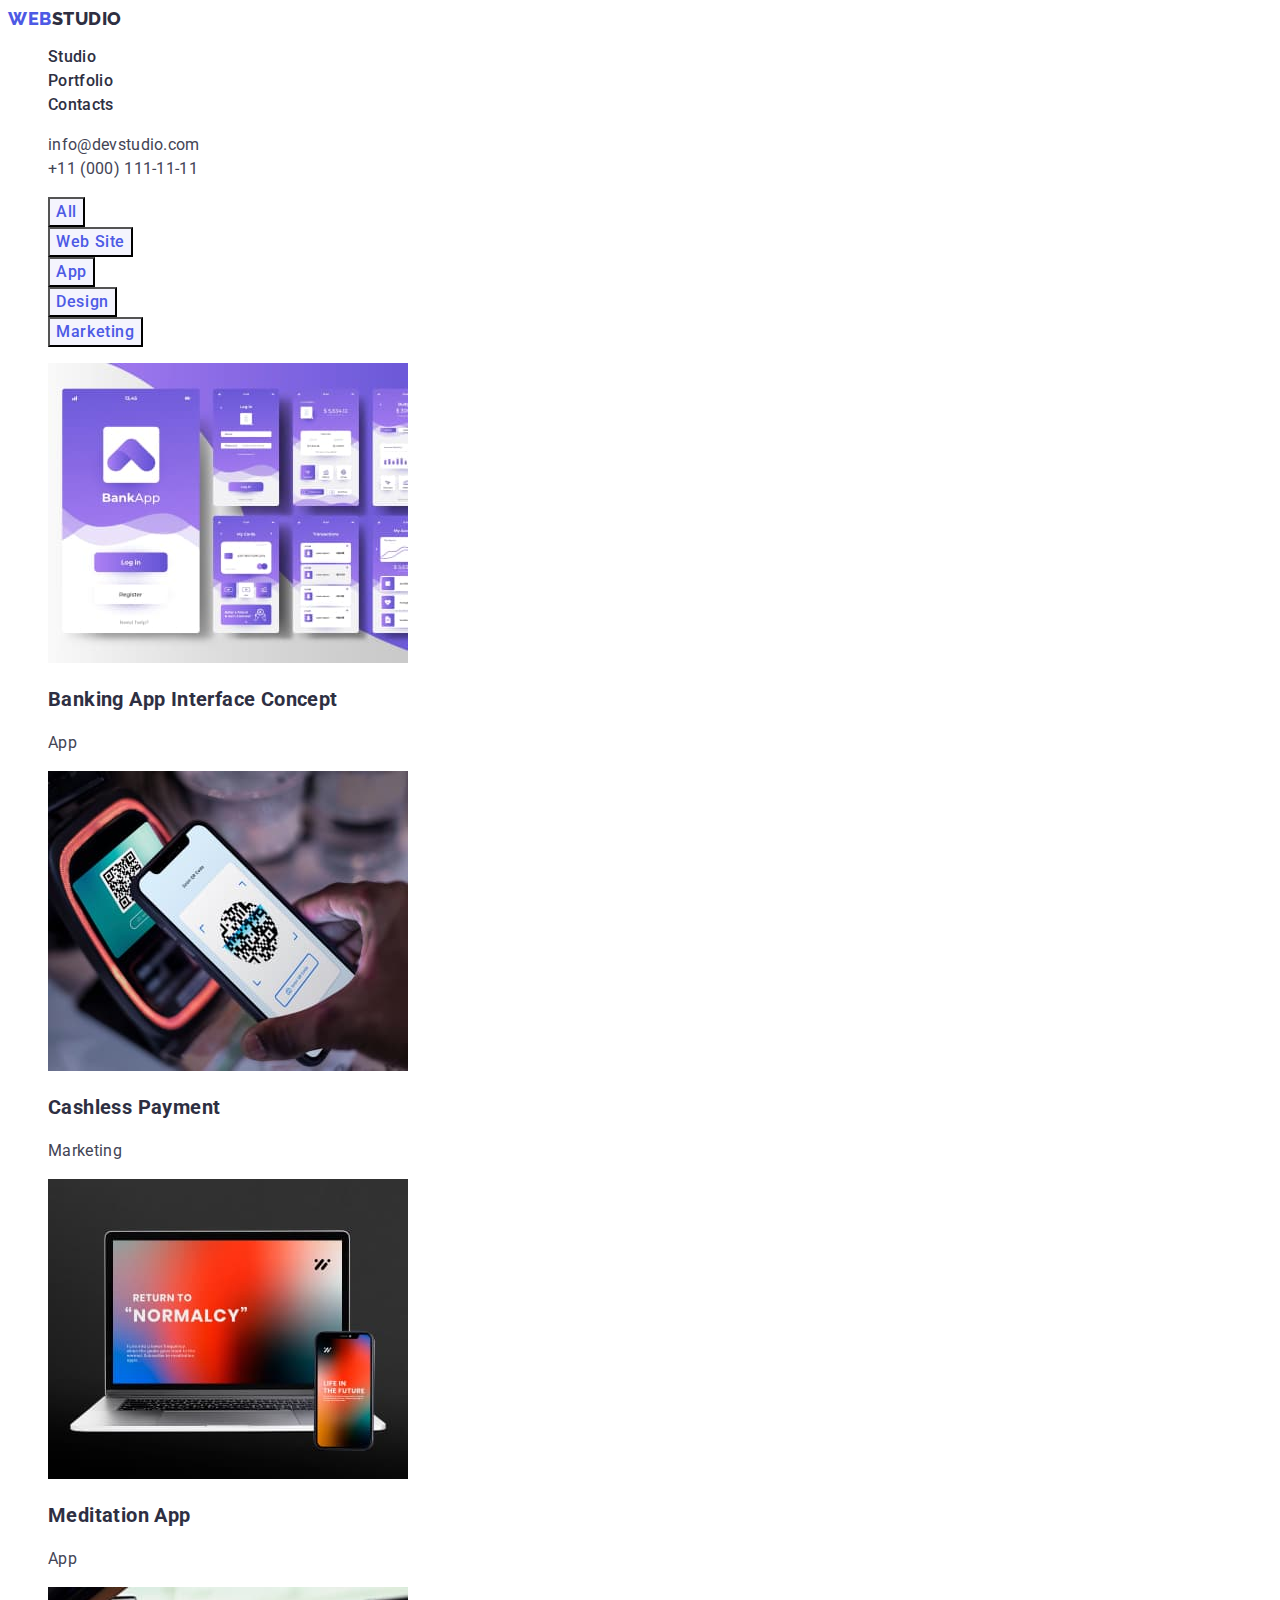
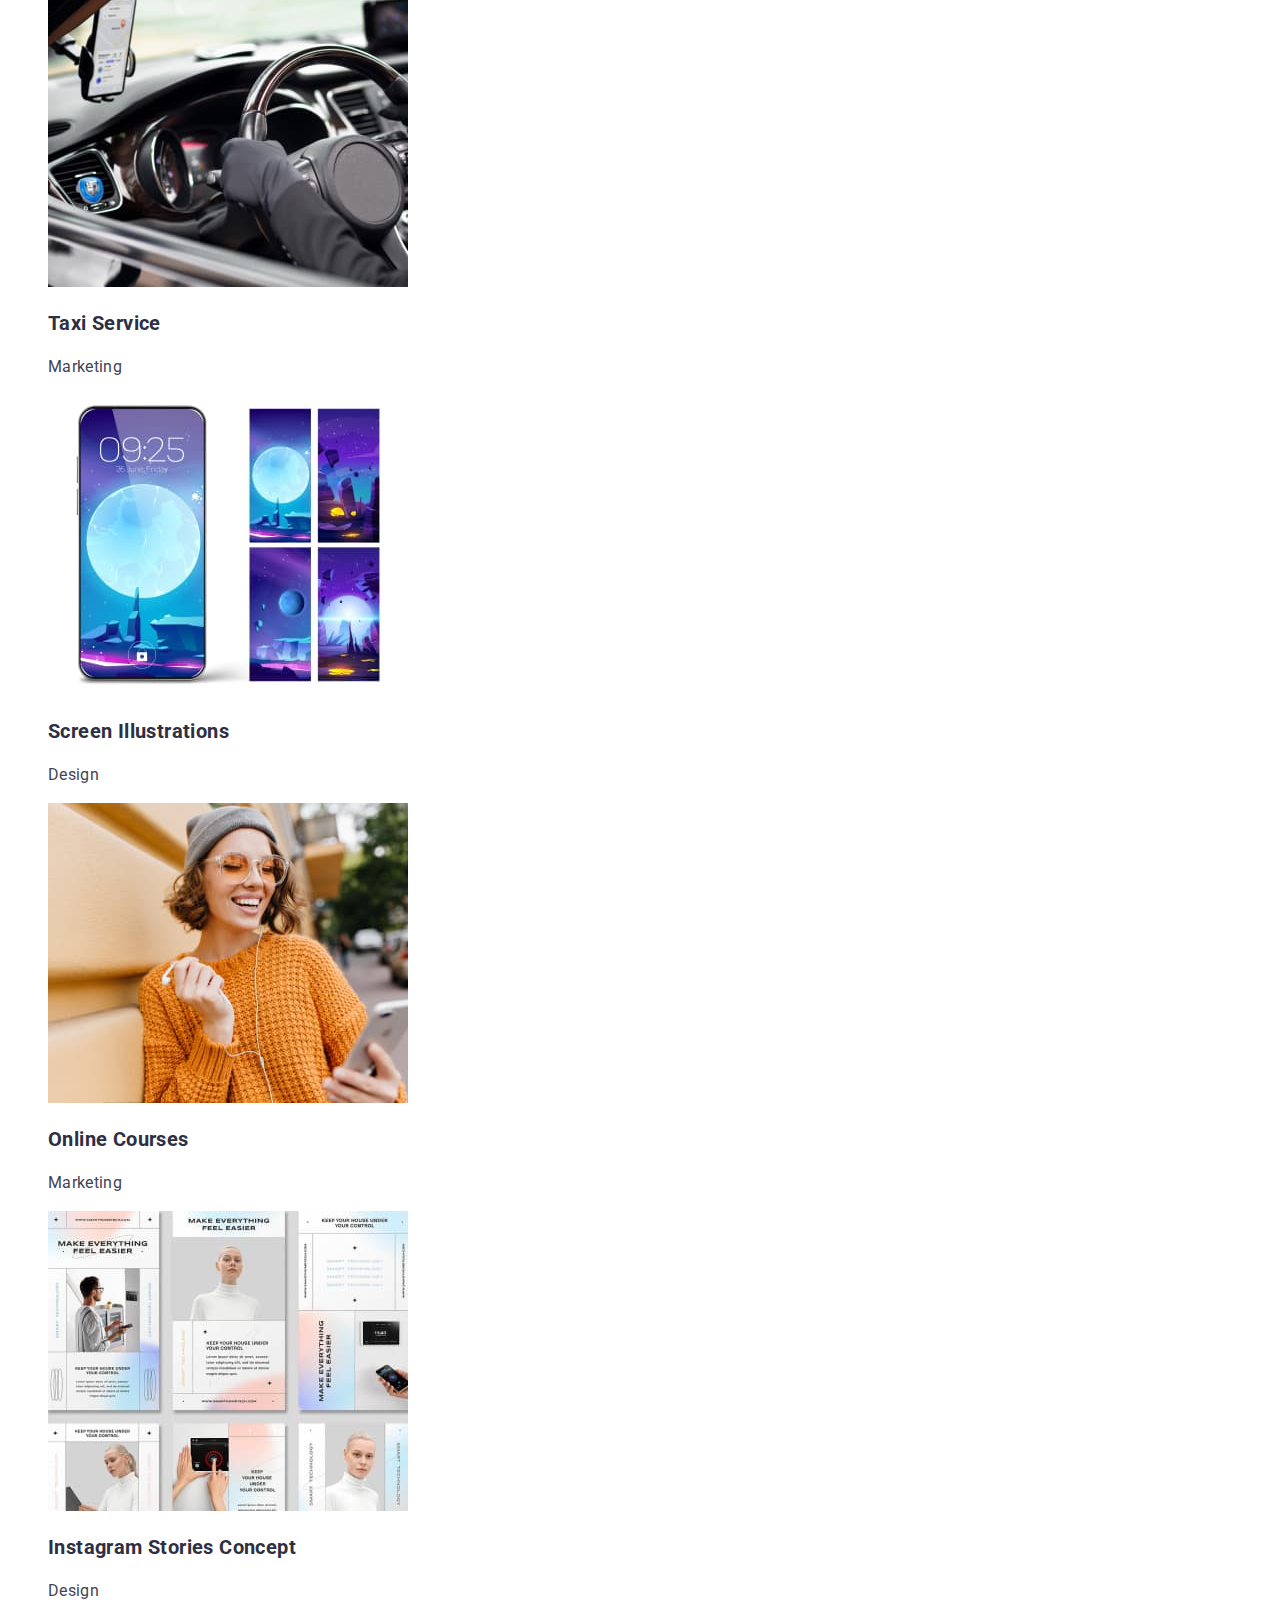
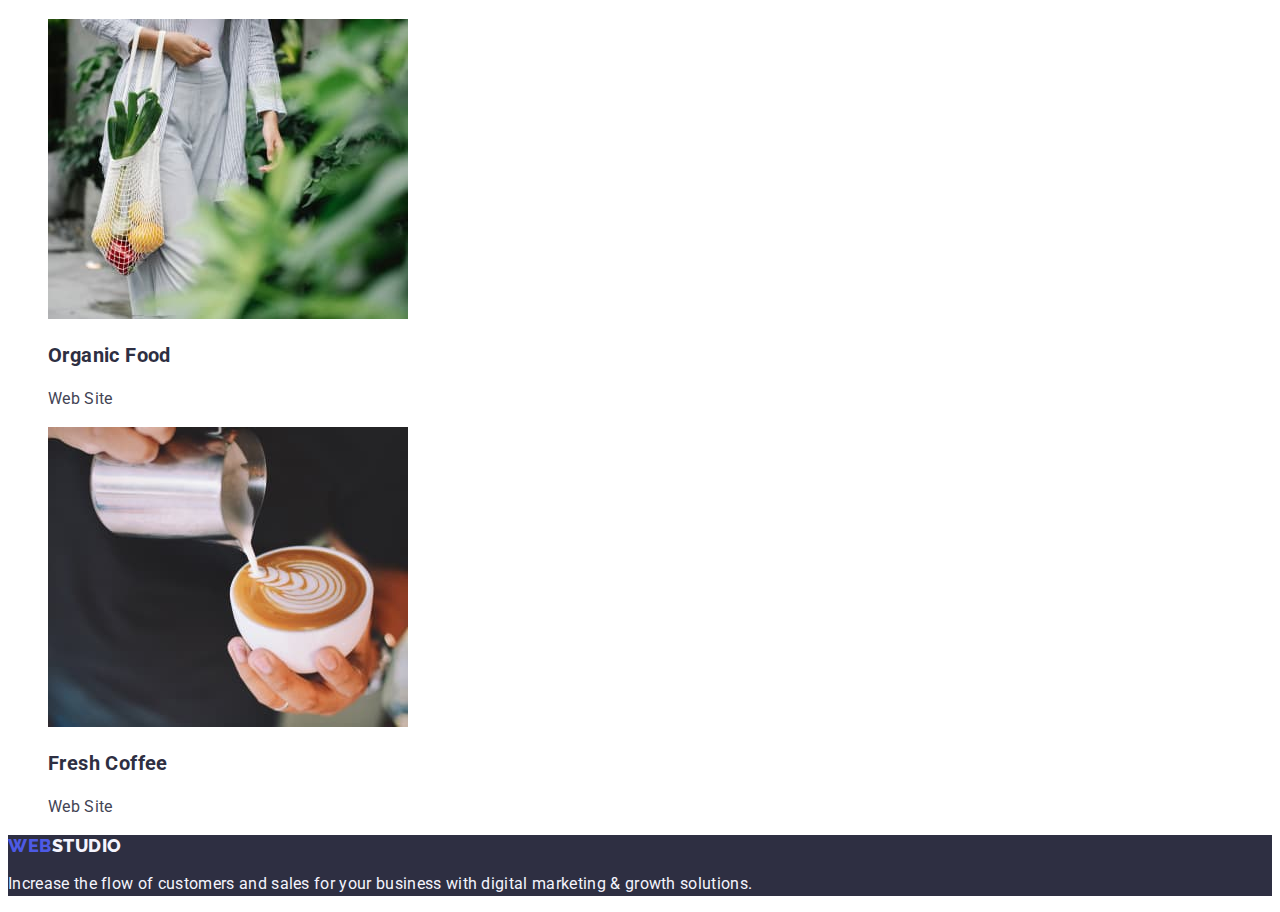
==== portfolio.html @ c7e5e0eb "btn-list-fix" ====
<!DOCTYPE html>
<html lang="en">
  <head>
    <meta charset="UTF-8" />
    <meta http-equiv="X-UA-Compatible" content="IE=edge" />
    <meta name="viewport" content="width=device-width, initial-scale=1.0" />
    <title>Portfolio</title>
    <link rel="preconnect" href="https://fonts.googleapis.com" />
    <link rel="preconnect" href="https://fonts.gstatic.com" crossorigin />
    <link
      href="https://fonts.googleapis.com/css2?family=Raleway:wght@800&family=Roboto:wght@400;500;700;900&family=Tangerine:wght@700&display=swap"
      rel="stylesheet"
    />
    <link rel="preconnect" href="https://fonts.googleapis.com" />
    <link rel="preconnect" href="https://fonts.gstatic.com" crossorigin />
    <link
      href="https://fonts.googleapis.com/css2?family=Raleway:wght@800&family=Roboto:wght@400;500&family=Tangerine:wght@700&display=swap"
      rel="stylesheet"
    />
    <link rel="stylesheet" href="./css/styles.css" />
  </head>
  <body>
    <header class="header">
      <nav class="header-navigation">
        <a href="./index.html" class="header-logo link"
          >Web<span class="header-logo-accent">Studio</span></a
        >
        <ul class="header-menu list">
          <li class="header-item">
            <a class="header-menu-link link" href="./index.html">Studio</a>
          </li>
          <li class="header-item">
            <a class="header-menu-link link" href="./portfolio.html">Portfolio</a>
          </li>
          <li class="header-item">
            <a class="header-menu-link link" href="">Contacts</a>
          </li>
        </ul>
      </nav>
      <address class="header-address">
        <ul class="header-address-list list">
          <li class="address-item">
            <a class="header-address-link link" href="mailto:info@devstudio.com"
              >info@devstudio.com</a
            >
          </li>
          <li class="address-item">
            <a class="header-address-link link" href="tel:+110001111111"
              >+11 (000) 111-11-11</a
            >
          </li>
        </ul>
      </address>
    </header>
    <main class="main">
      <section class="section">
        <h1 hidden>Hidden Title</h1>
        <ul class="buttons-list list">
          <li class="buttons-item">
            <button type="button" class="buttons-main">All</button>
          </li>
          <li class="buttons-item">
            <button type="button" class="buttons-main">Web Site</button>
          </li>
          <li class="buttons-item">
            <button type="button" class="buttons-main">App</button>
          </li>
          <li class="buttons-item">
            <button type="button" class="buttons-main">Design</button>
          </li>
          <li class="buttons-item">
            <button type="button" class="buttons-main">Marketing</button>
          </li>
        </ul>
        <ul class="second-list list">
            <li class="ss-list-item">
                <img src="./images/bank-app.jpg" alt="interface-app" width="360" height="300" class="second-section-img">
                    <h3 class="section-title">Banking App Interface Concept</h3>
                    <p class="section-text">App</p>
                </img>
            </li>
            <li>
                <img src="./images/cashless-payment.jpg" alt="payment-phone" width="360" height="300" class="second-section-img">
                    <h3 class="section-title">Cashless Payment</h3>
                    <p class="section-text">Marketing</p>
                </img>
            </li>
            <li>
                <img src="./images/meditation-app.jpg" alt="laptop-and-phone" width="360" height="300" class="second-section-img">
                    <h3 class="section-title">Meditation App</h3>
                    <p class="section-text">App</p>
                </img>
            </li>
            <li>
                <img src="./images/taxi-service-app.jpg" alt="cars-interier" width="360" height="300" class="second-section-img">
                    <h3 class="section-title">Taxi Service</h3>
                    <p class="section-text">Marketing</p>
                </img>
            </li>
            <li>
                <img src="./images/screen-illustrations.jpg" alt="screen-app" width="360" height="300" class="second-section-img">
                    <h3 class="section-title">Screen Illustrations</h3>
                    <p class="section-text">Design</p>
                </img>
            </li>
            <li>
                <img src="./images/online-courses.jpg" alt="girl-with-phone" width="360" height="300" class="second-section-img">
                    <h3 class="section-title">Online Courses</h3>
                    <p class="section-text">Marketing</p>
                </img>
            </li>
            <li>
                <img src="./images/instagram-stories-concept.jpg" alt="stories-app" width="360" height="300" class="second-section-img">
                    <h3 class="section-title">Instagram Stories Concept</h3>
                    <p class="section-text">Design</p>
                </img>
            </li>
            <li>
                <img src="./images/organic-food.jpg" alt="food-in-bag" width="360" height="300" class="second-section-img">
                    <h3 class="section-title">Organic Food</h3>
                    <p class="section-text">Web Site</p>
                </img>
            </li>
            <li>
                <img src="./images/fresh-coffee.jpg" alt="cup-of-coffee" width="360" height="300" class="second-section-img">
                    <h3 class="section-title">Fresh Coffee</h3>
                    <p class="section-text">Web Site</p>
                </img>
            </li>
        </ul>
      </section>
    </main>
    <footer class="footer">
        <a href="./index.html" class="header-logo-footer link"
        >Web<span class="footer-logo-accent">Studio</span></a
      >
        <p class="footer-text">Increase the flow of customers and sales for your business with digital marketing & growth solutions.</p>
    </footer>
  </body>
</html>
---- css/styles.css ----
:root {
}

body {
  font-family: "Roboto", sans-serif;
  font-weight: 500;
  color: #434455;
  background-color: #ffffff;
}

.link {
  text-decoration: none;
}

.list {
  list-style-type: none;
}

/*?----------------Header--------------*/

.header {
  background-color: #fff;
}

.header-logo {
  font-family: "Raleway", sans-serif;
  color: #4d5ae5;
  font-size: 18px;
  font-weight: 800;
  line-height: 1.17;
  letter-spacing: 0.03em;
  text-transform: uppercase;
}

.header-logo-accent {
  color: #2e2f42;
}

.header-menu-link {
  color: #2e2f42;
  font-size: 16px;
  line-height: 1.5;
  letter-spacing: 0.02em;
}

.header-menu-link:hover,
.header-menu-link:focus {
  color: #404bbf;
}

.header-address {
  font-style: normal;
  color: #434455;
}

.header-address-list {
  color: #434455;
  font-size: 16px;
  font-family: Roboto;
  list-style: none;
  font-weight: 400;
  line-height: 1.5;
  letter-spacing: 0.02em;
}

.header-address-link {
  color: #434455;
}

.header-address-link:hover,
.header-address-link:focus {
  color: #404bbf;
}

/*?---------------Main----------------*/

.main {
  background-color: #fff;
}

.main-page-fs {
  background-color: #2e2f42;
}

.main-page-title {
  color: #fff;
  text-align: center;
  font-size: 56px;
  font-weight: 700;
  line-height: 1.07;
  letter-spacing: 0.02em;
}

.btn-main-page {
  color: #fff;
  font-size: 16px;
  font-family: "Roboto", sans-serif;
  font-weight: 500;
  line-height: 1.5;
  letter-spacing: 0.04em;
  background: #4d5ae5;
  cursor: pointer;
}

.btn-main-page:hover,
.btn-main-page:focus {
  background-color: #404bbf;
}

.buttons-main {
  color: #4d5ae5;
  text-align: center;
  font-family: "Roboto", sans-serif;
  font-size: 16px;
  font-weight: 500;
  line-height: 1.5;
  letter-spacing: 0.04em;
  background-color: #f4f4fd;
  cursor: pointer;
}

.buttons-main:hover,
.buttons-main:focus {
  color: #ffffff;
  background-color: #404bbf;
}

.section-title {
  color: #2e2f42;
  font-size: 20px;
  line-height: 1.2;
  letter-spacing: 0.02em;
}

.section-text {
  color: #434455;
  font-size: 16px;
  font-weight: 400;
  line-height: 1.5;
  letter-spacing: 0.02em;
}

/*?-----------Second Section-----------*/

.main-page-ss {
  background: #fff;
}

.mpss-title {
  color: #2e2f42;
  font-size: 20px;
  font-weight: 500;
  line-height: 1.2;
  letter-spacing: 0.02em;
}

.mpss-text {
  color: #434455;
  font-size: 16px;
  font-weight: 400;
  line-height: 1.5;
  letter-spacing: 0.02em;
}

/*?----------Third Section-----------*/

.third-section-title {
  color: #2e2f42;
  text-align: center;
  font-size: 36px;
  font-weight: 700;
  line-height: 1.11;
  letter-spacing: 0.02em;
  text-transform: capitalize;
}

/*?---------Fourth Section-------------*/

.fourth-section {
  background-color: #f4f4fd;
}

.fourth-section-title {
  color: #2e2f42;
  font-size: 36px;
  text-align: center;
  font-weight: 700;
  line-height: 1.11;
  letter-spacing: 0.02em;
  text-transform: capitalize;
}

.fourth-section-title-list {
  color: #2e2f42;
  font-size: 20px;
  text-align: center;
  font-weight: 500;
  line-height: 1.2;
  letter-spacing: 0.02em;
}

.personal-list {
  background-color: #ffffff;
}

.fourth-section-text {
  color: #434455;
  font-size: 16px;
  font-style: normal;
  font-weight: 400;
  line-height: 1.5;
  letter-spacing: 0.02em;
}

/*?--------------Footer---------------*/

.footer {
  background-color: #2e2f42;
}

.footer-text {
  color: #f4f4fd;
  font-size: 16px;
  font-weight: 400;
  line-height: 1.5;
  letter-spacing: 0.02em;
}

.header-logo-footer {
  font-family: "Raleway", sans-serif;
  color: #4d5ae5;
  font-size: 18px;
  font-weight: 800;
  line-height: 1.17;
  letter-spacing: 0.03em;
  text-transform: uppercase;
}

.footer-logo-accent {
  color: #f4f4fd;
}
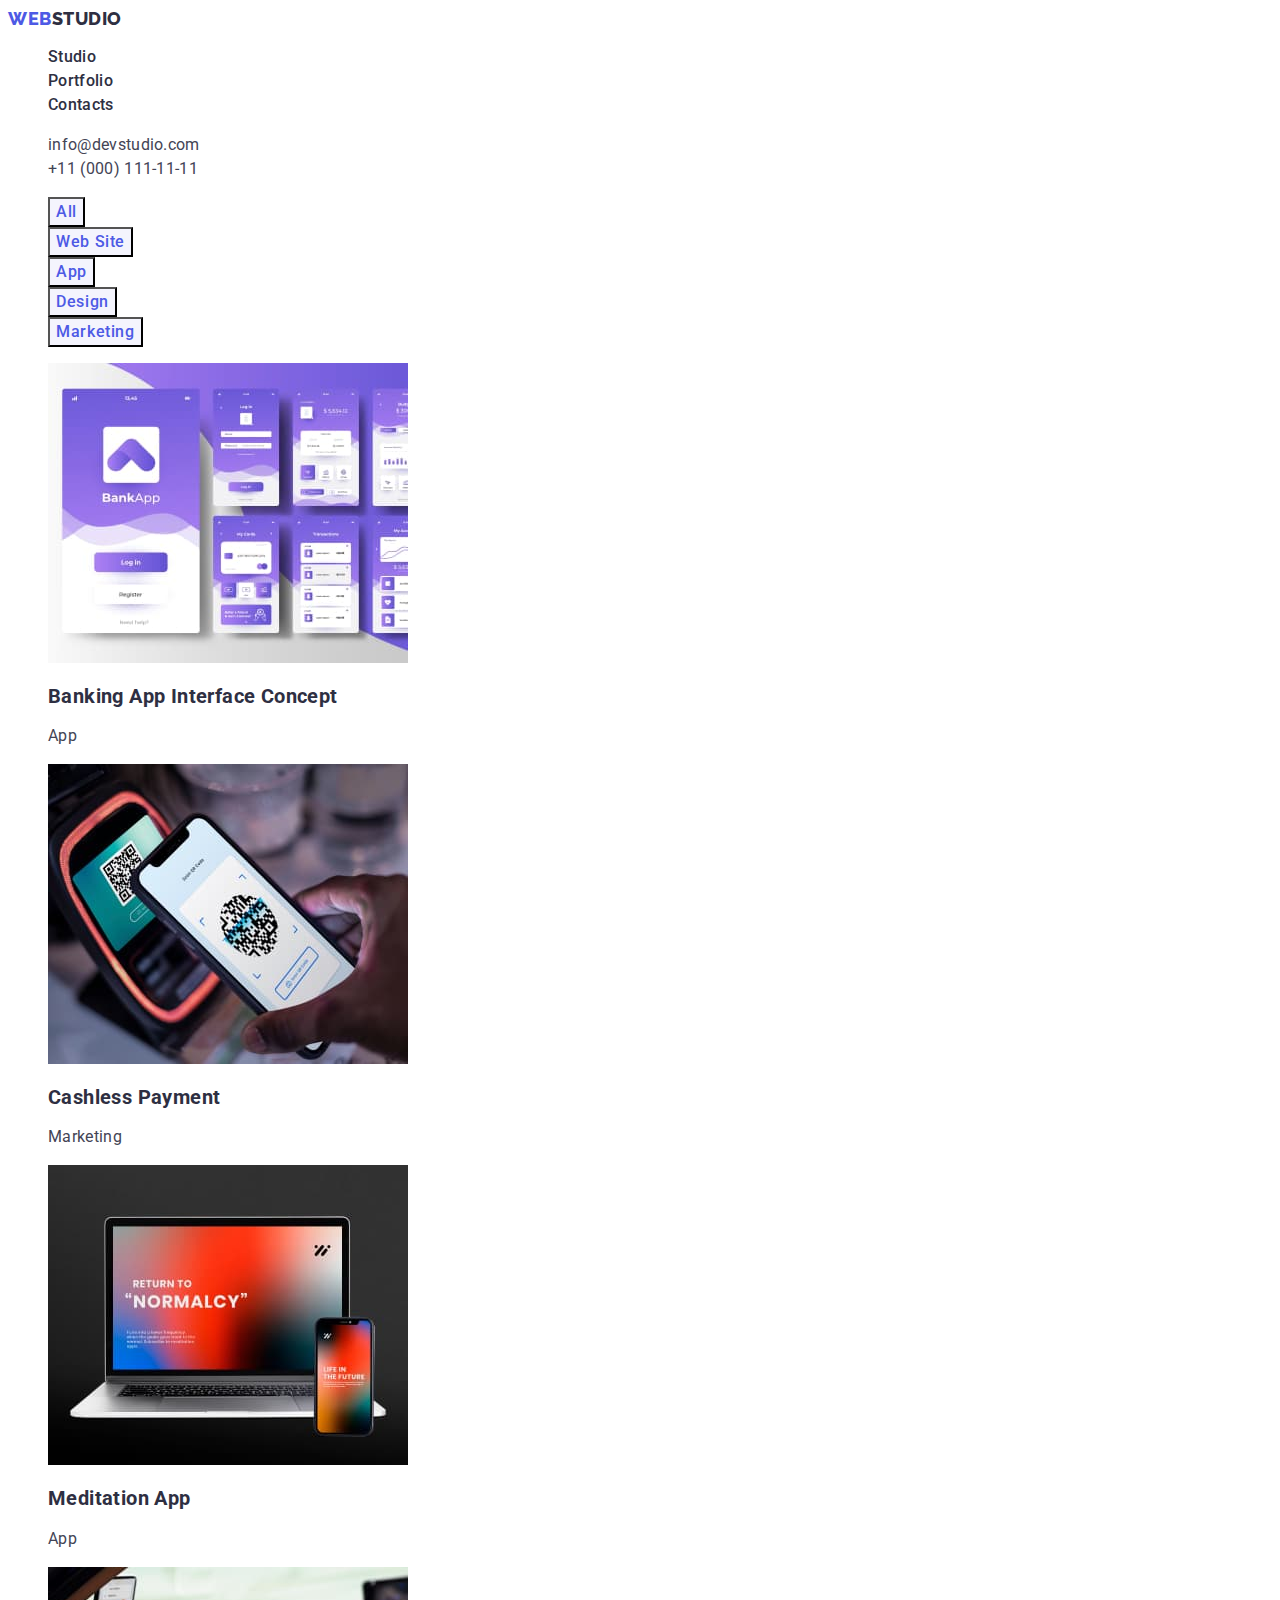
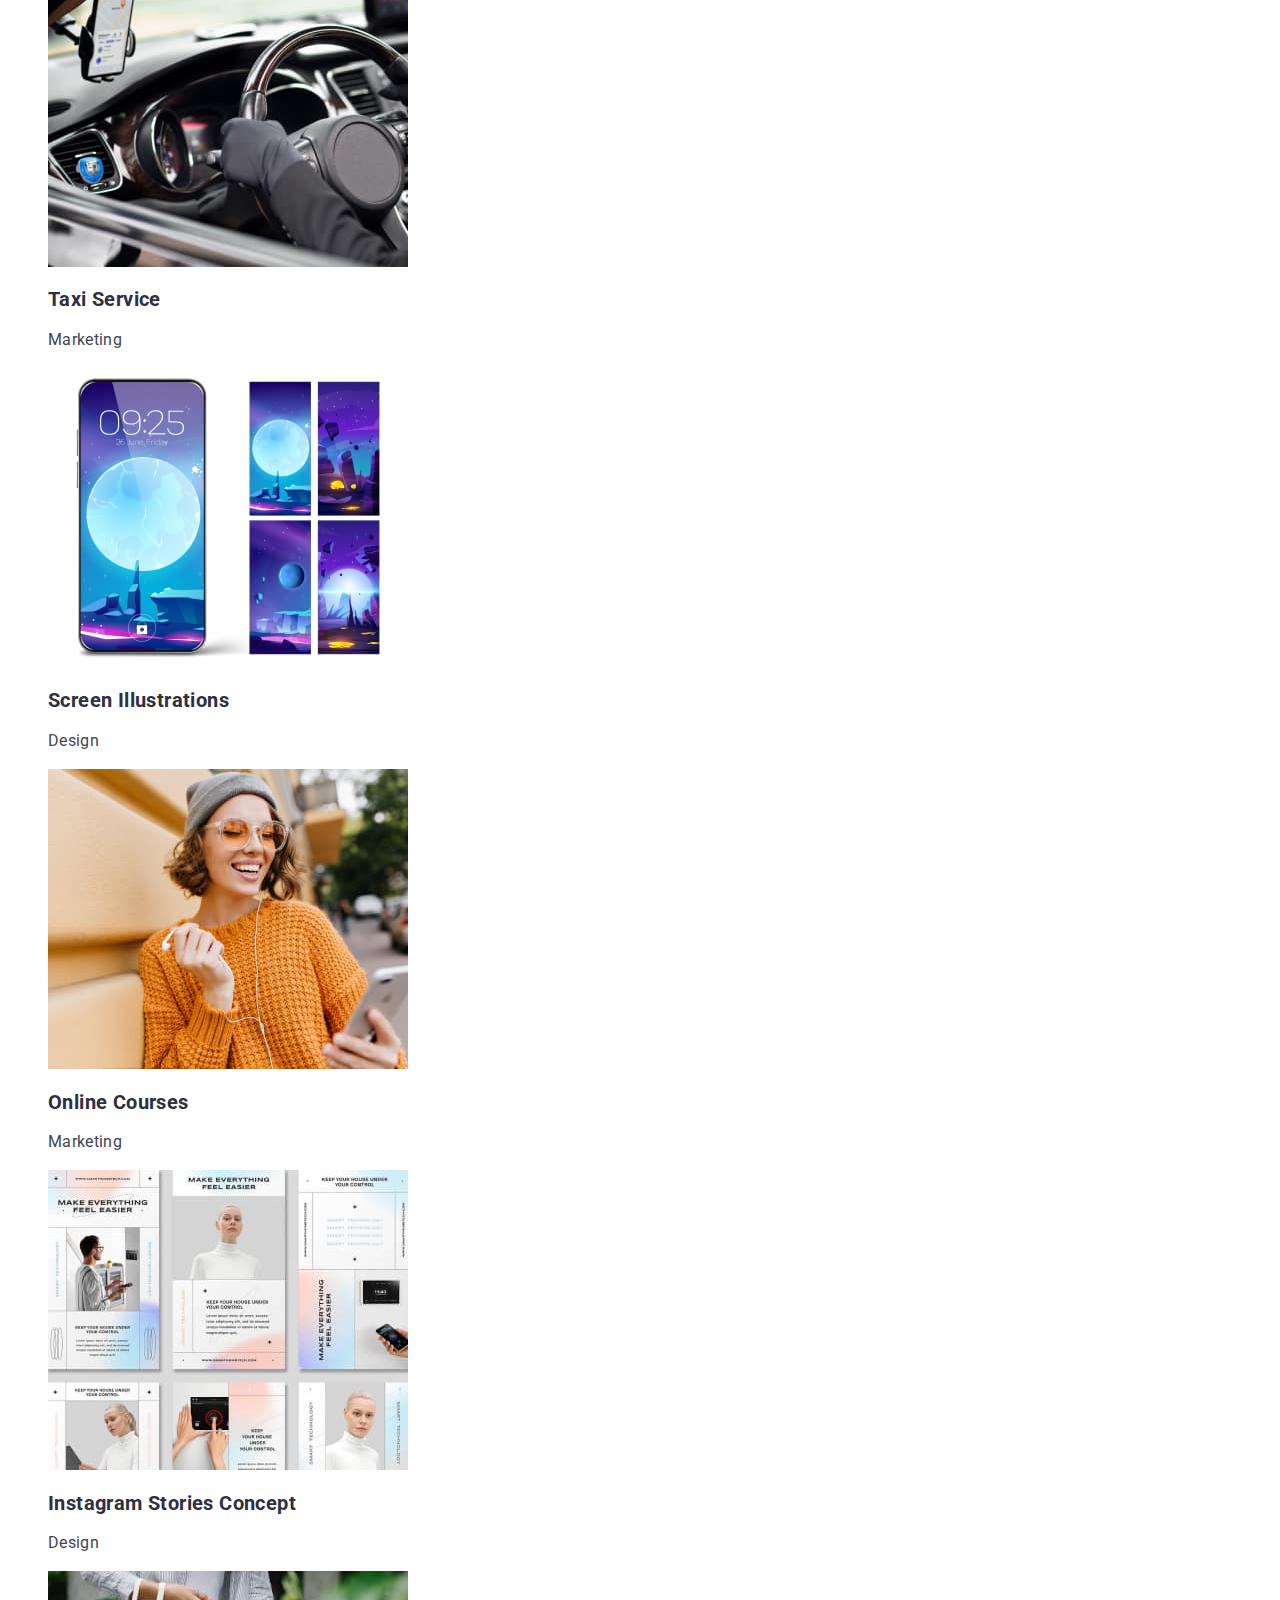
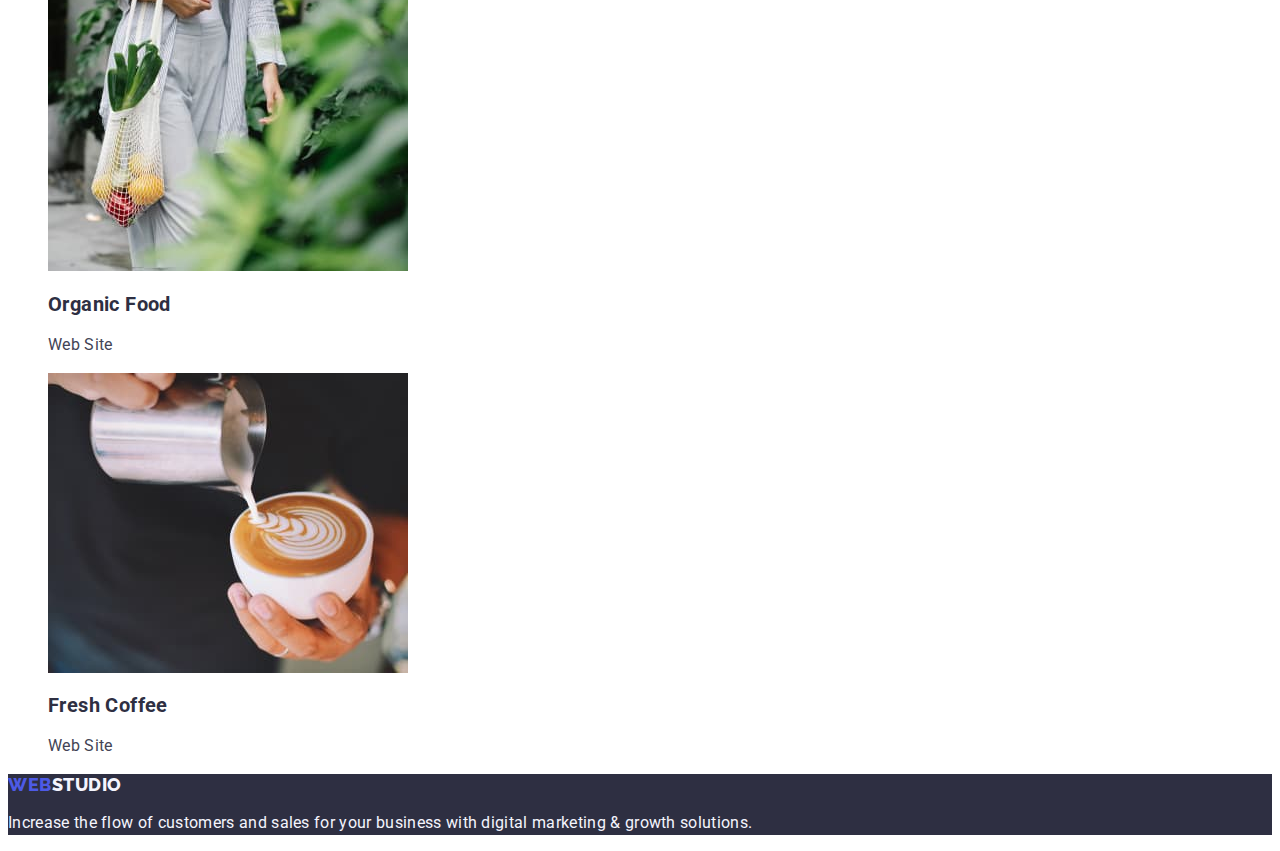
==== commit 0914caa8: "omg-list-portfolio" ====
--- a/portfolio.html
+++ b/portfolio.html
@@ -74,56 +74,56 @@
         </ul>
         <ul class="second-list list">
             <li class="ss-list-item">
-                <img src="./images/bank-app.jpg" alt="interface-app" width="360" height="300" class="second-section-img">
-                    <h3 class="section-title">Banking App Interface Concept</h3>
+                <img src="./images/bank-app.jpg" alt="interface-app" width="360" height="300">
+                    <h2 class="section-title">Banking App Interface Concept</h2>
                     <p class="section-text">App</p>
                 </img>
             </li>
             <li>
-                <img src="./images/cashless-payment.jpg" alt="payment-phone" width="360" height="300" class="second-section-img">
-                    <h3 class="section-title">Cashless Payment</h3>
+                <img src="./images/cashless-payment.jpg" alt="payment-phone" width="360" height="300">
+                    <h2 class="section-title">Cashless Payment</h2>
                     <p class="section-text">Marketing</p>
                 </img>
             </li>
             <li>
-                <img src="./images/meditation-app.jpg" alt="laptop-and-phone" width="360" height="300" class="second-section-img">
-                    <h3 class="section-title">Meditation App</h3>
+                <img src="./images/meditation-app.jpg" alt="laptop-and-phone" width="360" height="300">
+                    <h2 class="section-title">Meditation App</h2>
                     <p class="section-text">App</p>
                 </img>
             </li>
             <li>
-                <img src="./images/taxi-service-app.jpg" alt="cars-interier" width="360" height="300" class="second-section-img">
-                    <h3 class="section-title">Taxi Service</h3>
+                <img src="./images/taxi-service-app.jpg" alt="cars-interier" width="360" height="300">
+                    <h2 class="section-title">Taxi Service</h2>
                     <p class="section-text">Marketing</p>
                 </img>
             </li>
             <li>
-                <img src="./images/screen-illustrations.jpg" alt="screen-app" width="360" height="300" class="second-section-img">
-                    <h3 class="section-title">Screen Illustrations</h3>
+                <img src="./images/screen-illustrations.jpg" alt="screen-app" width="360" height="300">
+                    <h2 class="section-title">Screen Illustrations</h2>
                     <p class="section-text">Design</p>
                 </img>
             </li>
             <li>
-                <img src="./images/online-courses.jpg" alt="girl-with-phone" width="360" height="300" class="second-section-img">
-                    <h3 class="section-title">Online Courses</h3>
+                <img src="./images/online-courses.jpg" alt="girl-with-phone" width="360" height="300">
+                    <h2 class="section-title">Online Courses</h2>
                     <p class="section-text">Marketing</p>
                 </img>
             </li>
             <li>
-                <img src="./images/instagram-stories-concept.jpg" alt="stories-app" width="360" height="300" class="second-section-img">
-                    <h3 class="section-title">Instagram Stories Concept</h3>
+                <img src="./images/instagram-stories-concept.jpg" alt="stories-app" width="360" height="300">
+                    <h2 class="section-title">Instagram Stories Concept</h2>
                     <p class="section-text">Design</p>
                 </img>
             </li>
             <li>
-                <img src="./images/organic-food.jpg" alt="food-in-bag" width="360" height="300" class="second-section-img">
-                    <h3 class="section-title">Organic Food</h3>
+                <img src="./images/organic-food.jpg" alt="food-in-bag" width="360" height="300">
+                    <h2 class="section-title">Organic Food</h2>
                     <p class="section-text">Web Site</p>
                 </img>
             </li>
             <li>
-                <img src="./images/fresh-coffee.jpg" alt="cup-of-coffee" width="360" height="300" class="second-section-img">
-                    <h3 class="section-title">Fresh Coffee</h3>
+                <img src="./images/fresh-coffee.jpg" alt="cup-of-coffee" width="360" height="300">
+                    <h2 class="section-title">Fresh Coffee</h2>
                     <p class="section-text">Web Site</p>
                 </img>
             </li>
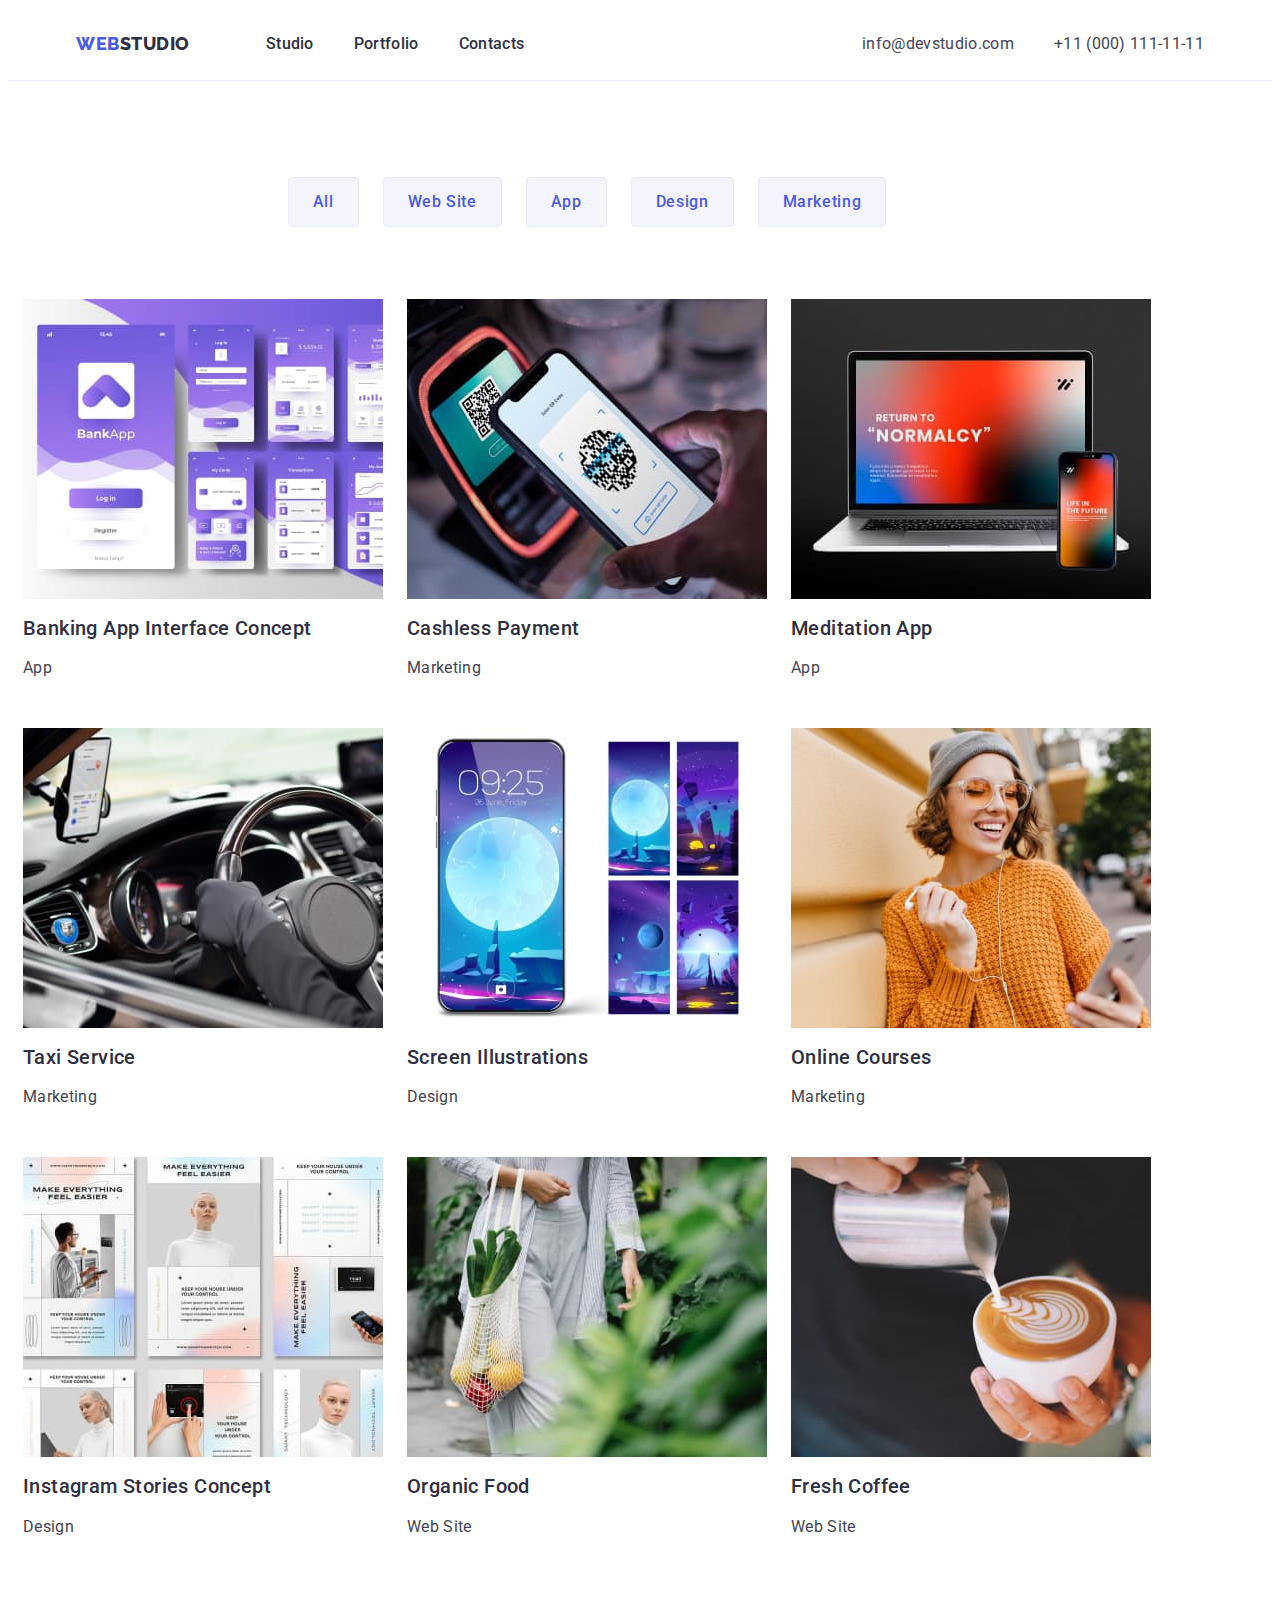
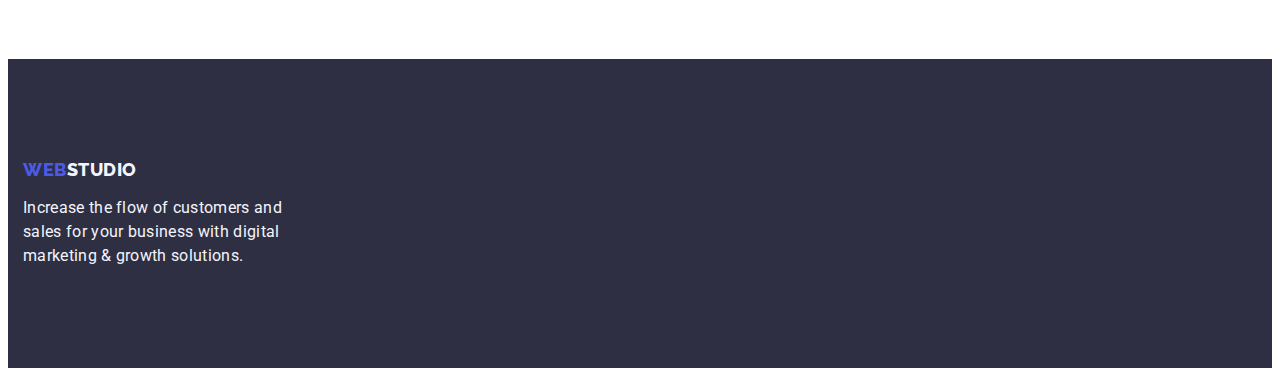
==== commit 058c4614: "portrfolio-header-fixed" ====
--- a/portfolio.html
+++ b/portfolio.html
@@ -8,133 +8,201 @@
     <link rel="preconnect" href="https://fonts.googleapis.com" />
     <link rel="preconnect" href="https://fonts.gstatic.com" crossorigin />
     <link
-      href="https://fonts.googleapis.com/css2?family=Raleway:wght@800&family=Roboto:wght@400;500;700;900&family=Tangerine:wght@700&display=swap"
+      href="https://fonts.googleapis.com/css2?family=Raleway:wght@800&family=Roboto:wght@400;500;700&display=swap"
       rel="stylesheet"
     />
-    <link rel="preconnect" href="https://fonts.googleapis.com" />
-    <link rel="preconnect" href="https://fonts.gstatic.com" crossorigin />
     <link
-      href="https://fonts.googleapis.com/css2?family=Raleway:wght@800&family=Roboto:wght@400;500&family=Tangerine:wght@700&display=swap"
       rel="stylesheet"
+      href="https://cdnjs.cloudflare.com/ajax/libs/modern-normalize/2.0.0/modern-normalize.min.css"
+      integrity="sha512-4xo8blKMVCiXpTaLzQSLSw3KFOVPWhm/TRtuPVc4WG6kUgjH6J03IBuG7JZPkcWMxJ5huwaBpOpnwYElP/m6wg=="
+      crossorigin="anonymous"
+      referrerpolicy="no-referrer"
     />
     <link rel="stylesheet" href="./css/styles.css" />
   </head>
   <body>
     <header class="header">
-      <nav class="header-navigation">
-        <a href="./index.html" class="header-logo link"
-          >Web<span class="header-logo-accent">Studio</span></a
-        >
-        <ul class="header-menu list">
-          <li class="header-item">
-            <a class="header-menu-link link" href="./index.html">Studio</a>
-          </li>
-          <li class="header-item">
-            <a class="header-menu-link link" href="./portfolio.html">Portfolio</a>
-          </li>
-          <li class="header-item">
-            <a class="header-menu-link link" href="">Contacts</a>
-          </li>
-        </ul>
-      </nav>
-      <address class="header-address">
-        <ul class="header-address-list list">
-          <li class="address-item">
-            <a class="header-address-link link" href="mailto:info@devstudio.com"
-              >info@devstudio.com</a
-            >
-          </li>
-          <li class="address-item">
-            <a class="header-address-link link" href="tel:+110001111111"
-              >+11 (000) 111-11-11</a
-            >
-          </li>
-        </ul>
-      </address>
+      <div class="header-div container">
+        <nav class="header-navigation">
+          <a href="./index.html" class="header-logo link"
+            >Web<span class="header-logo-accent">Studio</span></a
+          >
+          <ul class="header-menu list">
+            <li class="header-item link">
+              <a class="header-menu-link link" href="./index.html">Studio</a>
+            </li>
+            <li class="header-item link">
+              <a class="header-menu-link link" href="./portfolio.html"
+                >Portfolio</a
+              >
+            </li>
+            <li class="header-item link">
+              <a class="header-menu-link link" href="">Contacts</a>
+            </li>
+          </ul>
+        </nav>
+        <address class="header-address">
+          <ul class="header-address-list list">
+            <li class="address-item">
+              <a
+                class="header-address-link link"
+                href="mailto:info@devstudio.com"
+                >info@devstudio.com</a
+              >
+            </li>
+            <li class="address-item">
+              <a class="header-address-link link" href="tel:+110001111111"
+                >+11 (000) 111-11-11</a
+              >
+            </li>
+          </ul>
+        </address>
+      </div>
     </header>
     <main class="main">
-      <section class="section">
-        <h1 hidden>Hidden Title</h1>
-        <ul class="buttons-list list">
-          <li class="buttons-item">
-            <button type="button" class="buttons-main">All</button>
-          </li>
-          <li class="buttons-item">
-            <button type="button" class="buttons-main">Web Site</button>
-          </li>
-          <li class="buttons-item">
-            <button type="button" class="buttons-main">App</button>
-          </li>
-          <li class="buttons-item">
-            <button type="button" class="buttons-main">Design</button>
-          </li>
-          <li class="buttons-item">
-            <button type="button" class="buttons-main">Marketing</button>
-          </li>
-        </ul>
-        <ul class="second-list list">
+      <section class="section-potfolio">
+        <div class="portfolio-container container">
+          <h1 hidden class="portfolio-hidden-title">Hidden Title</h1>
+          <ul class="portfolio-buttons-list list">
+            <li class="buttons-item">
+              <button type="button" class="buttons-main">All</button>
+            </li>
+            <li class="buttons-item">
+              <button type="button" class="buttons-main">Web Site</button>
+            </li>
+            <li class="buttons-item">
+              <button type="button" class="buttons-main">App</button>
+            </li>
+            <li class="buttons-item">
+              <button type="button" class="buttons-main">Design</button>
+            </li>
+            <li class="buttons-item">
+              <button type="button" class="buttons-main">Marketing</button>
+            </li>
+          </ul>
+          <ul class="portfolio-second-list list">
             <li class="ss-list-item">
-                <img src="./images/bank-app.jpg" alt="interface-app" width="360" height="300">
-                    <h2 class="section-title">Banking App Interface Concept</h2>
-                    <p class="section-text">App</p>
-                </img>
-            </li>
-            <li>
-                <img src="./images/cashless-payment.jpg" alt="payment-phone" width="360" height="300">
-                    <h2 class="section-title">Cashless Payment</h2>
-                    <p class="section-text">Marketing</p>
-                </img>
-            </li>
-            <li>
-                <img src="./images/meditation-app.jpg" alt="laptop-and-phone" width="360" height="300">
-                    <h2 class="section-title">Meditation App</h2>
-                    <p class="section-text">App</p>
-                </img>
-            </li>
-            <li>
-                <img src="./images/taxi-service-app.jpg" alt="cars-interier" width="360" height="300">
-                    <h2 class="section-title">Taxi Service</h2>
-                    <p class="section-text">Marketing</p>
-                </img>
-            </li>
-            <li>
-                <img src="./images/screen-illustrations.jpg" alt="screen-app" width="360" height="300">
-                    <h2 class="section-title">Screen Illustrations</h2>
-                    <p class="section-text">Design</p>
-                </img>
-            </li>
-            <li>
-                <img src="./images/online-courses.jpg" alt="girl-with-phone" width="360" height="300">
-                    <h2 class="section-title">Online Courses</h2>
-                    <p class="section-text">Marketing</p>
-                </img>
-            </li>
-            <li>
-                <img src="./images/instagram-stories-concept.jpg" alt="stories-app" width="360" height="300">
-                    <h2 class="section-title">Instagram Stories Concept</h2>
-                    <p class="section-text">Design</p>
-                </img>
-            </li>
-            <li>
-                <img src="./images/organic-food.jpg" alt="food-in-bag" width="360" height="300">
-                    <h2 class="section-title">Organic Food</h2>
-                    <p class="section-text">Web Site</p>
-                </img>
-            </li>
-            <li>
-                <img src="./images/fresh-coffee.jpg" alt="cup-of-coffee" width="360" height="300">
-                    <h2 class="section-title">Fresh Coffee</h2>
-                    <p class="section-text">Web Site</p>
-                </img>
-            </li>
-        </ul>
+              <a class="second-link link" href="">
+                <img
+                  src="./images/bank-app.jpg"
+                  alt="interface-app"
+                  width="360"
+                  height="300"
+                />
+                <h2 class="section-title">Banking App Interface Concept</h2>
+                <p class="section-text">App</p>
+              </a>
+            </li>
+            <li>
+              <a class="second-link link" href="">
+                <img
+                  src="./images/cashless-payment.jpg"
+                  alt="payment-phone"
+                  width="360"
+                  height="300"
+                />
+                <h2 class="section-title">Cashless Payment</h2>
+                <p class="section-text">Marketing</p>
+              </a>
+            </li>
+            <li>
+              <a class="second-link link" href="">
+                <img
+                  src="./images/meditation-app.jpg"
+                  alt="laptop-and-phone"
+                  width="360"
+                  height="300"
+                />
+                <h2 class="section-title">Meditation App</h2>
+                <p class="section-text">App</p>
+              </a>
+            </li>
+            <li>
+              <a class="second-link link" href="">
+                <img
+                  src="./images/taxi-service-app.jpg"
+                  alt="cars-interier"
+                  width="360"
+                  height="300"
+                />
+                <h2 class="section-title">Taxi Service</h2>
+                <p class="section-text">Marketing</p>
+              </a>
+            </li>
+            <li>
+              <a class="second-link link" href="">
+                <img
+                  src="./images/screen-illustrations.jpg"
+                  alt="screen-app"
+                  width="360"
+                  height="300"
+                />
+                <h2 class="section-title">Screen Illustrations</h2>
+                <p class="section-text">Design</p>
+              </a>
+            </li>
+            <li>
+              <a class="second-link link" href="">
+                <img
+                  src="./images/online-courses.jpg"
+                  alt="girl-with-phone"
+                  width="360"
+                  height="300"
+                />
+                <h2 class="section-title">Online Courses</h2>
+                <p class="section-text">Marketing</p>
+              </a>
+            </li>
+            <li>
+              <a class="second-link link" href="">
+                <img
+                  src="./images/instagram-stories-concept.jpg"
+                  alt="stories-app"
+                  width="360"
+                  height="300"
+                />
+                <h2 class="section-title">Instagram Stories Concept</h2>
+                <p class="section-text">Design</p>
+              </a>
+            </li>
+            <li>
+              <a class="second-link link" href="">
+                <img
+                  src="./images/organic-food.jpg"
+                  alt="food-in-bag"
+                  width="360"
+                  height="300"
+                />
+                <h2 class="section-title">Organic Food</h2>
+                <p class="section-text">Web Site</p>
+              </a>
+            </li>
+            <li>
+              <a class="second-link link" href="">
+                <img
+                  src="./images/fresh-coffee.jpg"
+                  alt="cup-of-coffee"
+                  width="360"
+                  height="300"
+                />
+                <h2 class="section-title">Fresh Coffee</h2>
+                <p class="section-text">Web Site</p>
+              </a>
+            </li>
+          </ul>
+        </div>
       </section>
     </main>
     <footer class="footer">
-        <a href="./index.html" class="header-logo-footer link"
-        >Web<span class="footer-logo-accent">Studio</span></a
-      >
-        <p class="footer-text">Increase the flow of customers and sales for your business with digital marketing & growth solutions.</p>
+      <div class="footer-container container">
+        <a href="./index.html" class="footer-logo link"
+          >Web<span class="footer-logo-accent">Studio</span></a
+        >
+        <p class="footer-text">
+          Increase the flow of customers and sales for your business with
+          digital marketing & growth solutions.
+        </p>
+      </div>
     </footer>
   </body>
 </html>
--- a/css/styles.css
+++ b/css/styles.css
@@ -1,4 +1,11 @@
 :root {
+  --text-color: #2e2f42;
+}
+
+html {
+  line-height: 1.15;
+  -webkit-text-size-adjust: 100%;
+  tab-size: 4;
 }
 
 body {
@@ -8,6 +15,46 @@
   background-color: #ffffff;
 }
 
+header {
+  display: block;
+}
+
+div {
+  display: block;
+}
+
+section {
+  display: block;
+}
+
+p,
+h1,
+h2,
+h3,
+h4,
+h5,
+h6 {
+  margin-top: 0;
+  margin-bottom: 0;
+}
+
+ul,
+ol {
+  margin-top: 0;
+  margin-bottom: 0;
+  padding-left: 0;
+}
+
+img {
+  display: block;
+}
+
+*,
+::after,
+::before {
+  box-sizing: border-box;
+}
+
 .link {
   text-decoration: none;
 }
@@ -16,10 +63,24 @@
   list-style-type: none;
 }
 
+.container {
+  width: 100%;
+  max-width: 1158px;
+  padding: 0 15px;
+}
+
 /*?----------------Header--------------*/
 
 .header {
   background-color: #fff;
+  border-bottom: 1px solid #e7e9fc;
+}
+
+.header-div {
+  display: flex;
+  align-items: center;
+  margin: 0 auto;
+  justify-content: space-between;
 }
 
 .header-logo {
@@ -30,10 +91,17 @@
   line-height: 1.17;
   letter-spacing: 0.03em;
   text-transform: uppercase;
+  margin-right: 76px;
 }
 
 .header-logo-accent {
-  color: #2e2f42;
+  color: var(--text-color);
+}
+
+.header-menu {
+  display: flex;
+  align-items: center;
+  gap: 40px;
 }
 
 .header-menu-link {
@@ -41,6 +109,8 @@
   font-size: 16px;
   line-height: 1.5;
   letter-spacing: 0.02em;
+  padding: 24px 0;
+  margin: 0 auto;
 }
 
 .header-menu-link:hover,
@@ -48,6 +118,20 @@
   color: #404bbf;
 }
 
+.header-item {
+  display: flex;
+  list-style: none;
+}
+
+.link {
+  text-decoration: none;
+}
+
+.header-navigation {
+  display: flex;
+  align-items: center;
+}
+
 .header-address {
   font-style: normal;
   color: #434455;
@@ -61,6 +145,14 @@
   font-weight: 400;
   line-height: 1.5;
   letter-spacing: 0.02em;
+  display: flex;
+  align-items: center;
+  gap: 40px;
+  margin-left: auto;
+}
+
+.list {
+  list-style: none;
 }
 
 .header-address-link {
@@ -74,12 +166,9 @@
 
 /*?---------------Main----------------*/
 
-.main {
-  background-color: #fff;
-}
-
 .main-page-fs {
-  background-color: #2e2f42;
+  background-color: var(--text-color);
+  padding: 188px 0;
 }
 
 .main-page-title {
@@ -89,6 +178,8 @@
   font-weight: 700;
   line-height: 1.07;
   letter-spacing: 0.02em;
+  max-width: 496px;
+  margin: 0 auto;
 }
 
 .btn-main-page {
@@ -100,6 +191,13 @@
   letter-spacing: 0.04em;
   background: #4d5ae5;
   cursor: pointer;
+  display: block;
+  min-width: 169px;
+  height: 56px;
+  border: none;
+  border-radius: 4px;
+  margin: 0 auto;
+  margin-top: 48px;
 }
 
 .btn-main-page:hover,
@@ -107,91 +205,112 @@
   background-color: #404bbf;
 }
 
-.buttons-main {
-  color: #4d5ae5;
-  text-align: center;
-  font-family: "Roboto", sans-serif;
-  font-size: 16px;
-  font-weight: 500;
-  line-height: 1.5;
-  letter-spacing: 0.04em;
-  background-color: #f4f4fd;
-  cursor: pointer;
-}
-
-.buttons-main:hover,
-.buttons-main:focus {
-  color: #ffffff;
-  background-color: #404bbf;
-}
-
-.section-title {
-  color: #2e2f42;
+/*?-----------Second Section-----------*/
+
+.main-page-ss {
+  padding: 120px 0;
+  margin: 0 auto;
+}
+
+.visually-hidden {
+  position: absolute;
+  width: 1px;
+  height: 1px;
+  margin: -1px;
+  border: 0;
+  padding: 0;
+  white-space: nowrap;
+  clip-path: inset(100%);
+  clip: rect(0 0 0 0);
+  overflow: hidden;
+}
+
+h2 {
+  display: block;
+  font-size: 1.5em;
+  margin-block-start: 0.83em;
+  margin-block-end: 0.83em;
+  margin-inline-start: 0px;
+  margin-inline-end: 0px;
+  font-weight: bold;
+}
+
+.mpss-title {
+  color: var(--text-color);
   font-size: 20px;
+  font-weight: 500;
   line-height: 1.2;
   letter-spacing: 0.02em;
-}
-
-.section-text {
+  margin-bottom: 8px;
+}
+
+.mpss-text {
   color: #434455;
   font-size: 16px;
   font-weight: 400;
   line-height: 1.5;
   letter-spacing: 0.02em;
-}
-
-/*?-----------Second Section-----------*/
-
-.main-page-ss {
-  background: #fff;
-}
-
-.mpss-title {
-  color: #2e2f42;
-  font-size: 20px;
-  font-weight: 500;
-  line-height: 1.2;
-  letter-spacing: 0.02em;
-}
-
-.mpss-text {
-  color: #434455;
-  font-size: 16px;
-  font-weight: 400;
-  line-height: 1.5;
-  letter-spacing: 0.02em;
+  text-align: left;
+}
+
+.mpss-list {
+  list-style: none;
+  text-align: left;
+  display: flex;
+  gap: 24px;
+}
+
+.item-advantage {
+  padding-left: 156px;
+  width: calc((100% - 72px) / 4);
 }
 
 /*?----------Third Section-----------*/
 
+.third-section {
+  margin: 0 auto;
+  padding-bottom: 120px;
+}
+
 .third-section-title {
-  color: #2e2f42;
+  color: var(--text-color);
   text-align: center;
   font-size: 36px;
   font-weight: 700;
   line-height: 1.11;
   letter-spacing: 0.02em;
   text-transform: capitalize;
+  margin-bottom: 72px;
+  text-align: center;
+}
+
+.third-section-list {
+  display: flex;
+  gap: 24px;
 }
 
 /*?---------Fourth Section-------------*/
 
 .fourth-section {
   background-color: #f4f4fd;
+  padding: 120px 0;
+  margin: 0 auto;
+  text-align: center;
 }
 
 .fourth-section-title {
-  color: #2e2f42;
+  color: var(--text-color);
   font-size: 36px;
   text-align: center;
   font-weight: 700;
   line-height: 1.11;
   letter-spacing: 0.02em;
   text-transform: capitalize;
+  margin-bottom: 72px;
 }
 
 .fourth-section-title-list {
-  color: #2e2f42;
+  color: var(--text-color);
   font-size: 20px;
   text-align: center;
   font-weight: 500;
@@ -199,6 +318,10 @@
   letter-spacing: 0.02em;
 }
 
+.fourth-section-list {
+  display: flex;
+  gap: 24px;
+}
 .personal-list {
   background-color: #ffffff;
 }
@@ -215,7 +338,8 @@
 /*?--------------Footer---------------*/
 
 .footer {
-  background-color: #2e2f42;
+  background-color: var(--text-color);
+  padding: 100px 0;
 }
 
 .footer-text {
@@ -224,9 +348,11 @@
   font-weight: 400;
   line-height: 1.5;
   letter-spacing: 0.02em;
-}
-
-.header-logo-footer {
+  text-align: left;
+  max-width: 264px;
+}
+
+.footer-logo {
   font-family: "Raleway", sans-serif;
   color: #4d5ae5;
   font-size: 18px;
@@ -234,8 +360,85 @@
   line-height: 1.17;
   letter-spacing: 0.03em;
   text-transform: uppercase;
+  display: inline-block;
+  margin-bottom: 16px;
 }
 
 .footer-logo-accent {
   color: #f4f4fd;
 }
+
+/*?-------------Portfolio-page--------------*/
+
+.section-potfolio {
+  padding-top: 96px;
+  padding-bottom: 120px;
+  margin: 0 auto;
+}
+
+.section-title {
+  color: var(--text-color);
+  font-size: 20px;
+  font-weight: 500;
+  line-height: 1.2;
+  letter-spacing: 0.02em;
+}
+
+.section-text {
+  color: #434455;
+  font-size: 16px;
+  font-weight: 400;
+  line-height: 1.5;
+  letter-spacing: 0.02em;
+}
+
+.portfolio-hidden-title {
+  position: absolute;
+  width: 1px;
+  height: 1px;
+  margin: -1px;
+  border: 0;
+  padding: 0;
+  white-space: nowrap;
+  clip-path: inset(100%);
+  clip: rect(0 0 0 0);
+  overflow: hidden;
+}
+
+.portfolio-buttons-list {
+  list-style: none;
+  display: flex;
+  justify-content: center;
+  gap: 24px;
+  margin-bottom: 72px;
+}
+
+.buttons-main {
+  color: #4d5ae5;
+  text-align: center;
+  font-family: "Roboto", sans-serif;
+  font-size: 16px;
+  font-weight: 500;
+  line-height: 1.5;
+  letter-spacing: 0.04em;
+  background-color: #f4f4fd;
+  cursor: pointer;
+  padding: 12px 24px;
+  border: 1px solid #e7e9fc;
+  border-radius: 4px;
+}
+
+.buttons-main:hover,
+.buttons-main:focus {
+  color: #ffffff;
+  background-color: #404bbf;
+  border: 1px solid transparent;
+}
+
+.portfolio-second-list {
+  list-style: none;
+  display: flex;
+  column-gap: 24px;
+  flex-wrap: wrap;
+  row-gap: 48px;
+}
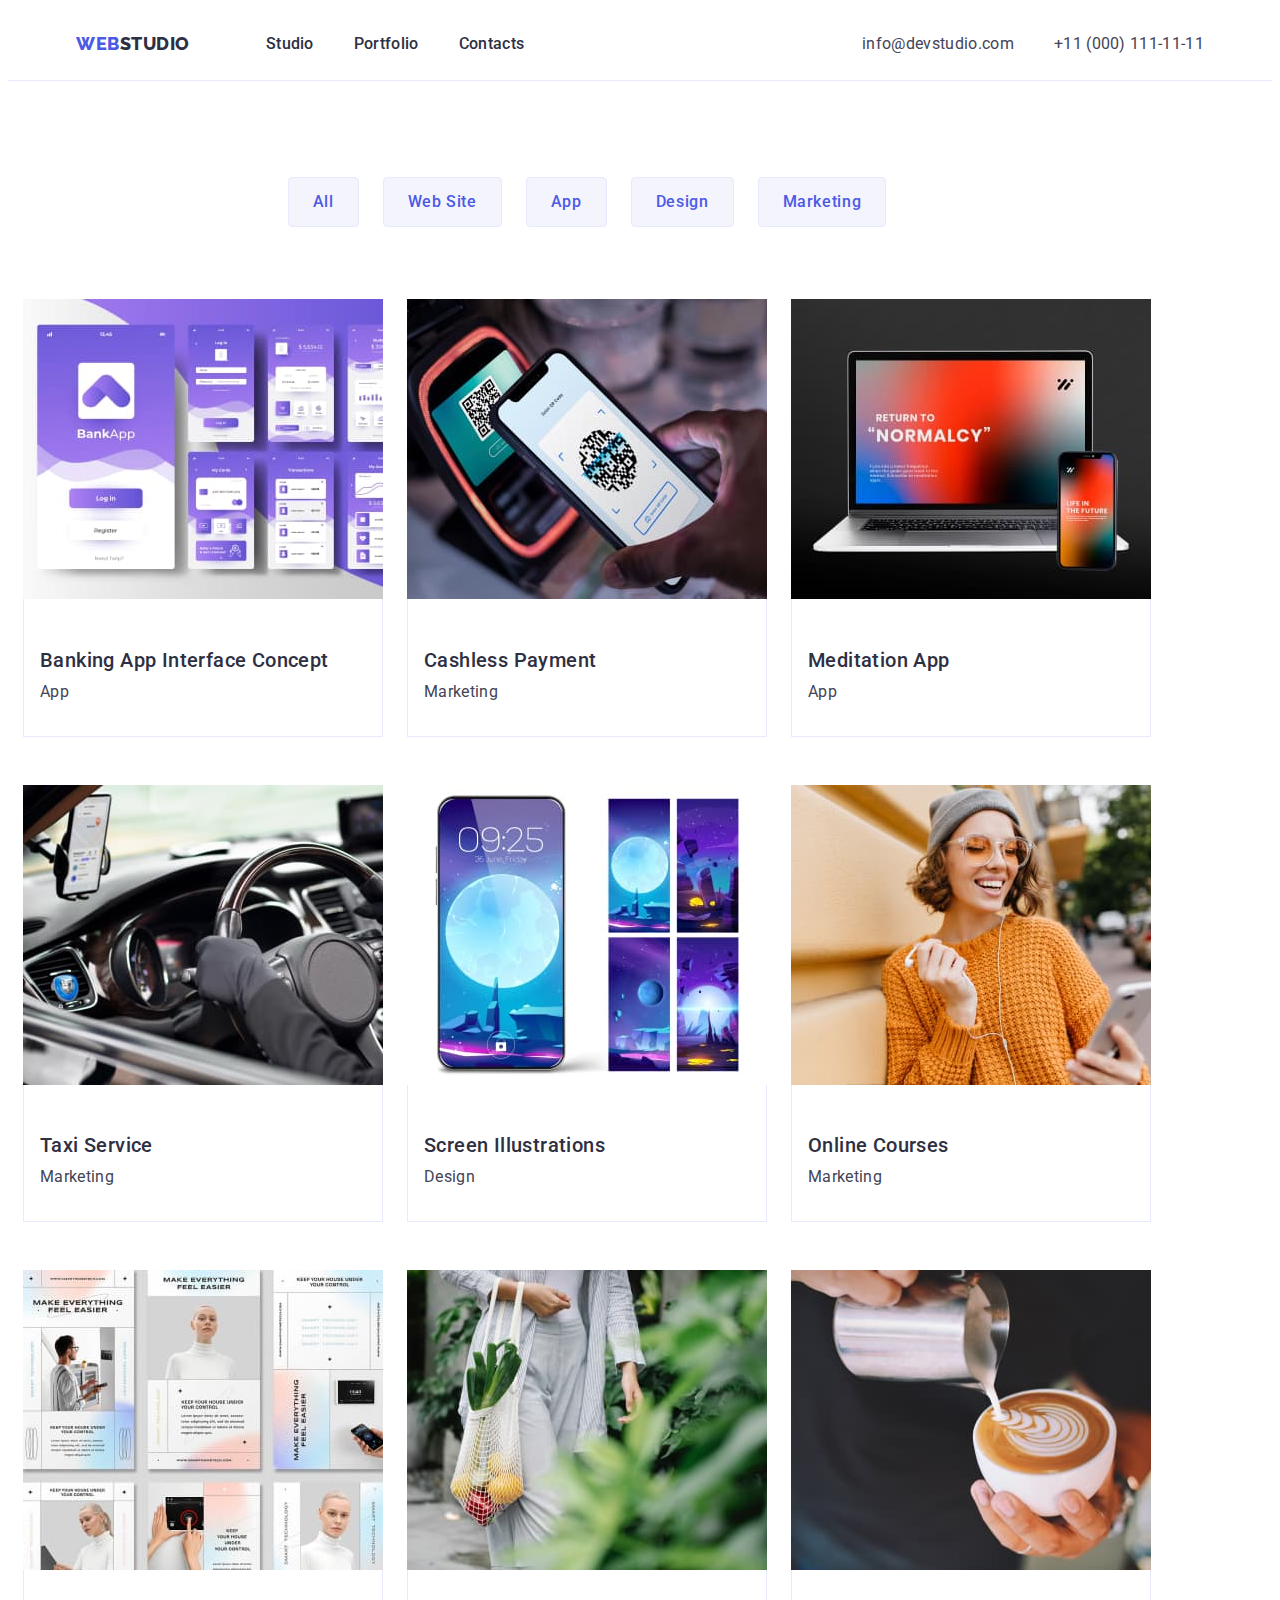
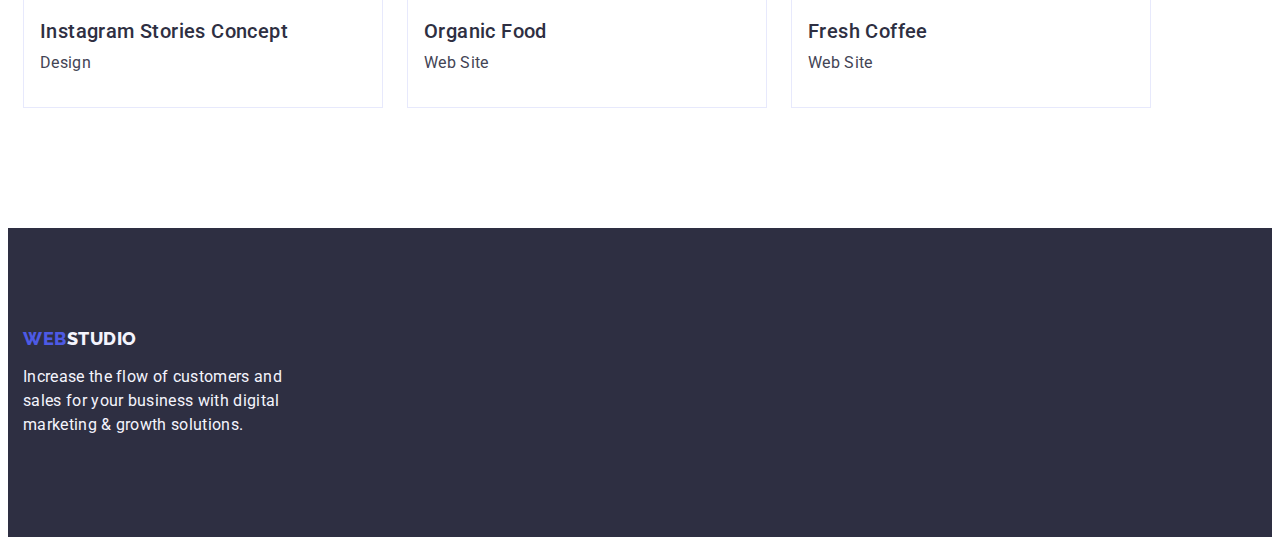
==== commit 53676cb9: "fix-portfolio-comment-modern" ====
--- a/portfolio.html
+++ b/portfolio.html
@@ -11,13 +11,13 @@
       href="https://fonts.googleapis.com/css2?family=Raleway:wght@800&family=Roboto:wght@400;500;700&display=swap"
       rel="stylesheet"
     />
-    <link
+    <!-- <link
       rel="stylesheet"
       href="https://cdnjs.cloudflare.com/ajax/libs/modern-normalize/2.0.0/modern-normalize.min.css"
       integrity="sha512-4xo8blKMVCiXpTaLzQSLSw3KFOVPWhm/TRtuPVc4WG6kUgjH6J03IBuG7JZPkcWMxJ5huwaBpOpnwYElP/m6wg=="
       crossorigin="anonymous"
       referrerpolicy="no-referrer"
-    />
+    /> -->
     <link rel="stylesheet" href="./css/styles.css" />
   </head>
   <body>
@@ -89,8 +89,10 @@
                   width="360"
                   height="300"
                 />
-                <h2 class="section-title">Banking App Interface Concept</h2>
-                <p class="section-text">App</p>
+                <div class="app-portfolio-container">
+                  <h2 class="section-title">Banking App Interface Concept</h2>
+                  <p class="section-text">App</p>
+                </div>
               </a>
             </li>
             <li>
@@ -101,8 +103,10 @@
                   width="360"
                   height="300"
                 />
-                <h2 class="section-title">Cashless Payment</h2>
-                <p class="section-text">Marketing</p>
+                <div class="app-portfolio-container">
+                  <h2 class="section-title">Cashless Payment</h2>
+                  <p class="section-text">Marketing</p>
+                </div>
               </a>
             </li>
             <li>
@@ -113,8 +117,10 @@
                   width="360"
                   height="300"
                 />
-                <h2 class="section-title">Meditation App</h2>
-                <p class="section-text">App</p>
+                <div class="app-portfolio-container">
+                  <h2 class="section-title">Meditation App</h2>
+                  <p class="section-text">App</p>
+                </div>
               </a>
             </li>
             <li>
@@ -125,8 +131,10 @@
                   width="360"
                   height="300"
                 />
-                <h2 class="section-title">Taxi Service</h2>
-                <p class="section-text">Marketing</p>
+                <div class="app-portfolio-container">
+                  <h2 class="section-title">Taxi Service</h2>
+                  <p class="section-text">Marketing</p>
+                </div>
               </a>
             </li>
             <li>
@@ -137,8 +145,10 @@
                   width="360"
                   height="300"
                 />
-                <h2 class="section-title">Screen Illustrations</h2>
-                <p class="section-text">Design</p>
+                <div class="app-portfolio-container">
+                  <h2 class="section-title">Screen Illustrations</h2>
+                  <p class="section-text">Design</p>
+                </div>
               </a>
             </li>
             <li>
@@ -149,8 +159,10 @@
                   width="360"
                   height="300"
                 />
-                <h2 class="section-title">Online Courses</h2>
-                <p class="section-text">Marketing</p>
+                <div class="app-portfolio-container">
+                  <h2 class="section-title">Online Courses</h2>
+                  <p class="section-text">Marketing</p>
+                </div>
               </a>
             </li>
             <li>
@@ -161,8 +173,10 @@
                   width="360"
                   height="300"
                 />
-                <h2 class="section-title">Instagram Stories Concept</h2>
-                <p class="section-text">Design</p>
+                <div class="app-portfolio-container">
+                  <h2 class="section-title">Instagram Stories Concept</h2>
+                  <p class="section-text">Design</p>
+                </div>
               </a>
             </li>
             <li>
@@ -173,8 +187,10 @@
                   width="360"
                   height="300"
                 />
-                <h2 class="section-title">Organic Food</h2>
-                <p class="section-text">Web Site</p>
+                <div class="app-portfolio-container">
+                  <h2 class="section-title">Organic Food</h2>
+                  <p class="section-text">Web Site</p>
+                </div>
               </a>
             </li>
             <li>
@@ -185,8 +201,10 @@
                   width="360"
                   height="300"
                 />
-                <h2 class="section-title">Fresh Coffee</h2>
-                <p class="section-text">Web Site</p>
+                <div class="app-portfolio-container">
+                  <h2 class="section-title">Fresh Coffee</h2>
+                  <p class="section-text">Web Site</p>
+                </div>
               </a>
             </li>
           </ul>
--- a/css/styles.css
+++ b/css/styles.css
@@ -316,14 +316,21 @@
   font-weight: 500;
   line-height: 1.2;
   letter-spacing: 0.02em;
+  margin-bottom: 8px;
 }
 
 .fourth-section-list {
   display: flex;
   gap: 24px;
 }
+
 .personal-list {
   background-color: #ffffff;
+  border-radius: 0px 0px 4px 4px;
+}
+
+.personal-container {
+  padding: 32px 16px;
 }
 
 .fourth-section-text {
@@ -333,6 +340,7 @@
   font-weight: 400;
   line-height: 1.5;
   letter-spacing: 0.02em;
+  text-align: center;
 }
 
 /*?--------------Footer---------------*/
@@ -382,6 +390,7 @@
   font-weight: 500;
   line-height: 1.2;
   letter-spacing: 0.02em;
+  margin-bottom: 8px;
 }
 
 .section-text {
@@ -442,3 +451,9 @@
   flex-wrap: wrap;
   row-gap: 48px;
 }
+
+.app-portfolio-container {
+  padding: 32px 16px;
+  border: 1px solid #e7e9fc;
+  border-top: none;
+}
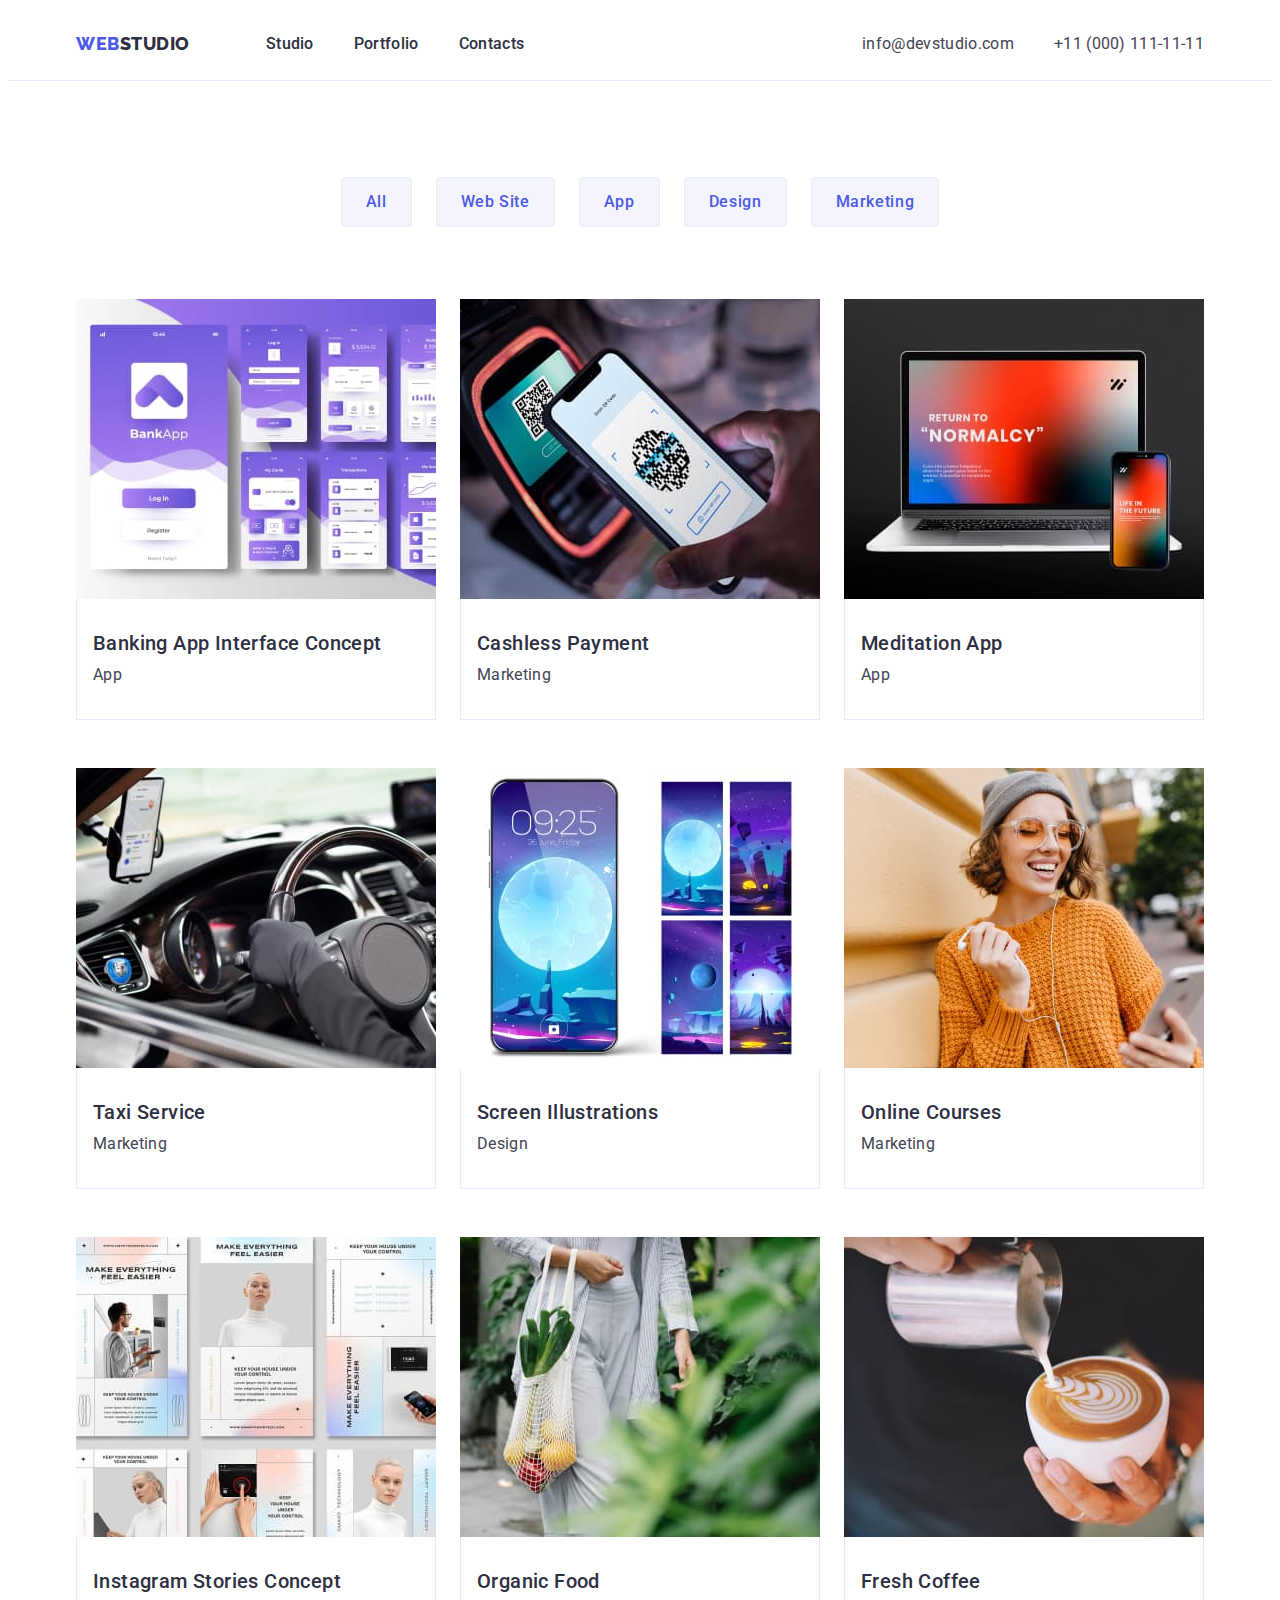
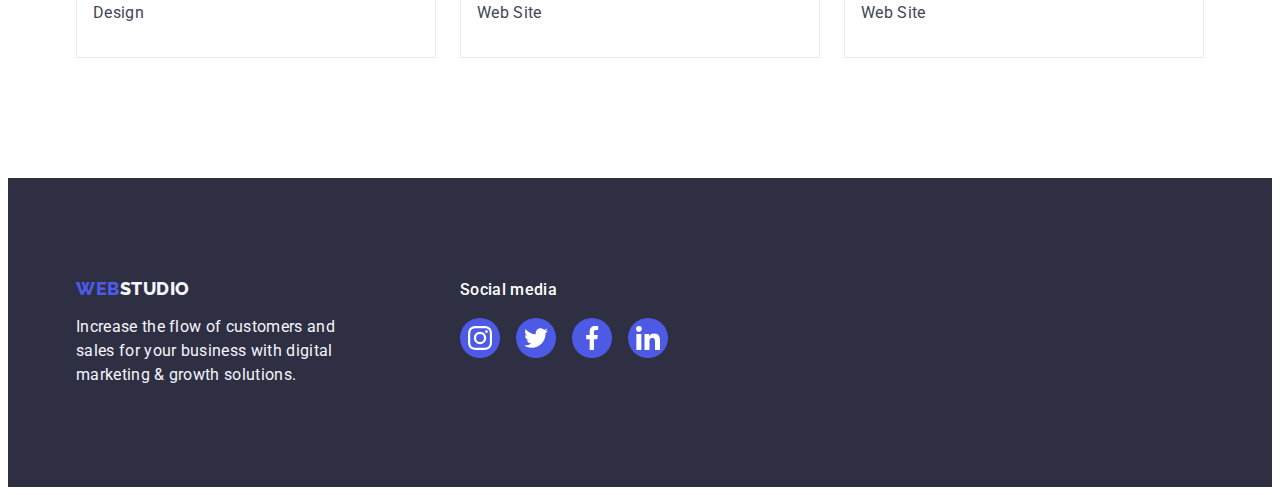
==== commit 7867db6d: "footer-finished" ====
--- a/portfolio.html
+++ b/portfolio.html
@@ -11,13 +11,13 @@
       href="https://fonts.googleapis.com/css2?family=Raleway:wght@800&family=Roboto:wght@400;500;700&display=swap"
       rel="stylesheet"
     />
-    <!-- <link
+    <link
       rel="stylesheet"
       href="https://cdnjs.cloudflare.com/ajax/libs/modern-normalize/2.0.0/modern-normalize.min.css"
       integrity="sha512-4xo8blKMVCiXpTaLzQSLSw3KFOVPWhm/TRtuPVc4WG6kUgjH6J03IBuG7JZPkcWMxJ5huwaBpOpnwYElP/m6wg=="
       crossorigin="anonymous"
       referrerpolicy="no-referrer"
-    /> -->
+    />
     <link rel="stylesheet" href="./css/styles.css" />
   </head>
   <body>
@@ -95,7 +95,7 @@
                 </div>
               </a>
             </li>
-            <li>
+            <li class="ss-list-item">
               <a class="second-link link" href="">
                 <img
                   src="./images/cashless-payment.jpg"
@@ -109,7 +109,7 @@
                 </div>
               </a>
             </li>
-            <li>
+            <li class="ss-list-item">
               <a class="second-link link" href="">
                 <img
                   src="./images/meditation-app.jpg"
@@ -123,7 +123,7 @@
                 </div>
               </a>
             </li>
-            <li>
+            <li class="ss-list-item">
               <a class="second-link link" href="">
                 <img
                   src="./images/taxi-service-app.jpg"
@@ -137,7 +137,7 @@
                 </div>
               </a>
             </li>
-            <li>
+            <li class="ss-list-item">
               <a class="second-link link" href="">
                 <img
                   src="./images/screen-illustrations.jpg"
@@ -151,7 +151,7 @@
                 </div>
               </a>
             </li>
-            <li>
+            <li class="ss-list-item">
               <a class="second-link link" href="">
                 <img
                   src="./images/online-courses.jpg"
@@ -165,7 +165,7 @@
                 </div>
               </a>
             </li>
-            <li>
+            <li class="ss-list-item">
               <a class="second-link link" href="">
                 <img
                   src="./images/instagram-stories-concept.jpg"
@@ -179,7 +179,7 @@
                 </div>
               </a>
             </li>
-            <li>
+            <li class="ss-list-item">
               <a class="second-link link" href="">
                 <img
                   src="./images/organic-food.jpg"
@@ -193,7 +193,7 @@
                 </div>
               </a>
             </li>
-            <li>
+            <li class="ss-list-item">
               <a class="second-link link" href="">
                 <img
                   src="./images/fresh-coffee.jpg"
@@ -213,13 +213,48 @@
     </main>
     <footer class="footer">
       <div class="footer-container container">
-        <a href="./index.html" class="footer-logo link"
-          >Web<span class="footer-logo-accent">Studio</span></a
-        >
-        <p class="footer-text">
-          Increase the flow of customers and sales for your business with
-          digital marketing & growth solutions.
-        </p>
+        <div class="footer-first-part">
+          <a href="./index.html" class="footer-logo link"
+            >Web<span class="footer-logo-accent">Studio</span></a
+          >
+          <p class="footer-text">
+            Increase the flow of customers and sales for your business with
+            digital marketing & growth solutions.
+          </p>
+        </div>
+        <div class="footer-second-part">
+          <p class="social-media">Social media</p>
+          <ul class="footer-icons-list list">
+            <li class="footer-social-item">
+              <a href="" class="footer-social-link">
+                <svg class="footer-social-icon" width="24" height="24">
+                  <use href="./images/icons.svg#instagram"></use>
+                </svg>
+              </a>
+            </li>
+            <li class="footer-social-item">
+              <a href="" class="footer-social-link">
+                <svg class="footer-social-icon" width="24" height="24">
+                  <use href="./images/icons.svg#twitter"></use>
+                </svg>
+              </a>
+            </li>
+            <li class="footer-social-item">
+              <a href="" class="footer-social-link">
+                <svg class="footer-social-icon" width="24" height="24">
+                  <use href="./images/icons.svg#facebook"></use>
+                </svg>
+              </a>
+            </li>
+            <li class="footer-social-item">
+              <a href="" class="footer-social-link">
+                <svg class="footer-social-icon" width="24" height="24">
+                  <use href="./images/icons.svg#linkedin"></use>
+                </svg>
+              </a>
+            </li>
+          </ul>
+        </div>
       </div>
     </footer>
   </body>
--- a/css/styles.css
+++ b/css/styles.css
@@ -1,30 +1,15 @@
 :root {
   --text-color: #2e2f42;
-}
-
-html {
-  line-height: 1.15;
-  -webkit-text-size-adjust: 100%;
-  tab-size: 4;
+  --background-color: #ffffff;
+  --brand-color: #4d5ae5;
+  --link-color: #404bbf;
 }
 
 body {
   font-family: "Roboto", sans-serif;
   font-weight: 500;
   color: #434455;
-  background-color: #ffffff;
-}
-
-header {
-  display: block;
-}
-
-div {
-  display: block;
-}
-
-section {
-  display: block;
+  background-color: var(--background-color);
 }
 
 p,
@@ -67,12 +52,13 @@
   width: 100%;
   max-width: 1158px;
   padding: 0 15px;
+  margin: 0 auto;
 }
 
 /*?----------------Header--------------*/
 
 .header {
-  background-color: #fff;
+  background-color: var(--background-color);
   border-bottom: 1px solid #e7e9fc;
 }
 
@@ -85,7 +71,7 @@
 
 .header-logo {
   font-family: "Raleway", sans-serif;
-  color: #4d5ae5;
+  color: var(--brand-color);
   font-size: 18px;
   font-weight: 800;
   line-height: 1.17;
@@ -105,7 +91,7 @@
 }
 
 .header-menu-link {
-  color: #2e2f42;
+  color: var(--text-color);
   font-size: 16px;
   line-height: 1.5;
   letter-spacing: 0.02em;
@@ -115,7 +101,7 @@
 
 .header-menu-link:hover,
 .header-menu-link:focus {
-  color: #404bbf;
+  color: var(--link-color);
 }
 
 .header-item {
@@ -161,18 +147,28 @@
 
 .header-address-link:hover,
 .header-address-link:focus {
-  color: #404bbf;
+  color: var(--link-color);
 }
 
 /*?---------------Main----------------*/
 
-.main-page-fs {
+.first-section {
   background-color: var(--text-color);
   padding: 188px 0;
+  background-image: linear-gradient(
+      rgba(46, 47, 66, 0.7),
+      rgba(46, 47, 66, 0.7)
+    ),
+    url(../images/people-office.jpg);
+  background-repeat: no-repeat;
+  background-position: center;
+  background-size: cover;
+  max-width: 1440px;
+  margin: 0 auto;
 }
 
 .main-page-title {
-  color: #fff;
+  color: var(--background-color);
   text-align: center;
   font-size: 56px;
   font-weight: 700;
@@ -183,13 +179,13 @@
 }
 
 .btn-main-page {
-  color: #fff;
+  color: var(--background-color);
   font-size: 16px;
   font-family: "Roboto", sans-serif;
   font-weight: 500;
   line-height: 1.5;
   letter-spacing: 0.04em;
-  background: #4d5ae5;
+  background: var(--brand-color);
   cursor: pointer;
   display: block;
   min-width: 169px;
@@ -202,14 +198,25 @@
 
 .btn-main-page:hover,
 .btn-main-page:focus {
-  background-color: #404bbf;
+  background-color: var(--link-color);
 }
 
 /*?-----------Second Section-----------*/
 
-.main-page-ss {
+.second-section {
   padding: 120px 0;
   margin: 0 auto;
+}
+
+.advantage-block {
+  /* width: 264px; */
+  height: 112px;
+  border-radius: 4px;
+  background-color: #f4f4fd;
+  margin-bottom: 8px;
+  display: flex;
+  align-items: center;
+  justify-content: center;
 }
 
 .visually-hidden {
@@ -225,26 +232,26 @@
   overflow: hidden;
 }
 
-h2 {
-  display: block;
-  font-size: 1.5em;
-  margin-block-start: 0.83em;
-  margin-block-end: 0.83em;
-  margin-inline-start: 0px;
-  margin-inline-end: 0px;
-  font-weight: bold;
-}
-
-.mpss-title {
+.advantages-icon {
+  display: flex;
+  align-items: center;
+  justify-content: center;
+  height: 112px;
+  border-radius: 4px;
+  background-color: #f4f4fd;
+  margin-bottom: 8px;
+}
+
+.advantage-title {
   color: var(--text-color);
   font-size: 20px;
   font-weight: 500;
   line-height: 1.2;
   letter-spacing: 0.02em;
-  margin-bottom: 8px;
-}
-
-.mpss-text {
+  /* margin-bottom: 8px; */
+}
+
+.advantage-text {
   color: #434455;
   font-size: 16px;
   font-weight: 400;
@@ -253,15 +260,14 @@
   text-align: left;
 }
 
-.mpss-list {
+.advantage-list {
   list-style: none;
   text-align: left;
   display: flex;
   gap: 24px;
 }
 
-.item-advantage {
-  padding-left: 156px;
+.advantage-item {
   width: calc((100% - 72px) / 4);
 }
 
@@ -325,7 +331,7 @@
 }
 
 .personal-list {
-  background-color: #ffffff;
+  background-color: var(--background-color);
   border-radius: 0px 0px 4px 4px;
 }
 
@@ -334,13 +340,110 @@
 }
 
 .fourth-section-text {
-  color: #434455;
+  color: var(--text-color);
   font-size: 16px;
   font-style: normal;
   font-weight: 400;
   line-height: 1.5;
   letter-spacing: 0.02em;
   text-align: center;
+}
+
+.team-social-list {
+  display: flex;
+  align-items: center;
+  justify-content: center;
+  gap: 24px;
+}
+
+.team-social-item {
+  width: 40px;
+  height: 40px;
+}
+
+.team-social-link {
+  width: 100%;
+  height: 100%;
+  background-color: var(--brand-color);
+  border-radius: 50%;
+  display: flex;
+  align-items: center;
+  justify-content: center;
+  transition: background-color 250ms cubic-bezier(0.4, 0, 0.2, 1);
+}
+
+.team-social-icons {
+  fill: #f4f4fd;
+}
+
+.team-social-link:hover,
+.team-social-link:focus {
+  background-color: var(--link-color);
+}
+
+/*?------------Customers--------------*/
+
+.customers {
+  margin: 0 auto;
+  padding: 120px 0;
+}
+
+.customers-title {
+  color: var(--text-color);
+  text-align: center;
+  font-size: 36px;
+  font-weight: 700;
+  line-height: 1.11;
+  letter-spacing: 0.02em;
+  text-transform: capitalize;
+  margin-bottom: 72px;
+}
+
+.customers-list {
+  display: flex;
+  gap: 24px;
+}
+
+.customers-item {
+  width: calc((100% - 120px) / 6);
+  height: 88px;
+  transition: border-color 250ms cubic-bezier(0.4, 0, 0.2, 1),
+    color 250ms cubic-bezier(0.4, 0, 0.2, 1);
+}
+
+.customers-link {
+  border: 1px solid #8e8f99;
+  width: 100%;
+  height: 100%;
+  display: flex;
+  border-radius: 4px;
+  align-items: center;
+  justify-content: center;
+  color: #8e8f99;
+  transition: border-color 250ms cubic-bezier(0.4, 0, 0.2, 1),
+    color 250ms cubic-bezier(0.4, 0, 0.2, 1);
+}
+
+.customers-link:is(:hover, :focus) .customers-icon {
+  border-color: var(--link-color);
+}
+
+/* .customers-icon:hover,
+.customers-icon:focus {
+  color: #404bbf;
+} */
+
+.customers-link:hover {
+  border-color: var(--link-color);
+  color: var(--link-color);
+}
+.customers-link:focus {
+  border-color: var(--link-color);
+  color: var(--link-color);
+}
+
+.customers-icon {
+  fill: currentColor;
 }
 
 /*?--------------Footer---------------*/
@@ -348,6 +451,15 @@
 .footer {
   background-color: var(--text-color);
   padding: 100px 0;
+}
+
+.footer-container {
+  display: flex;
+  align-items: baseline;
+}
+
+.footer-first-part {
+  margin-right: 120px;
 }
 
 .footer-text {
@@ -374,6 +486,50 @@
 
 .footer-logo-accent {
   color: #f4f4fd;
+}
+
+.social-media {
+  color: var(--background-color);
+  font-size: 16px;
+  font-style: normal;
+  font-weight: 500;
+  line-height: 1.5;
+  letter-spacing: 0.02em;
+  margin-bottom: 16px;
+}
+
+.footer-icons-list {
+  display: flex;
+  align-items: center;
+  gap: 16px;
+}
+
+.footer-social-item {
+  width: 40px;
+  height: 40px;
+}
+
+.footer-social-link {
+  width: 100%;
+  height: 100%;
+  border-radius: 50%;
+  display: flex;
+  align-items: center;
+  background-color: #4d5ae5;
+  justify-content: center;
+  transition: background-color 250ms cubic-bezier(0.4, 0, 0.2, 1);
+}
+
+.footer-social-link:hover {
+  background-color: #31d0aa;
+}
+
+.footer-social-link:focus {
+  background-color: #31d0aa;
+}
+
+.footer-social-icon {
+  fill: var(--background-color);
 }
 
 /*?-------------Portfolio-page--------------*/
@@ -440,7 +596,7 @@
 .buttons-main:hover,
 .buttons-main:focus {
   color: #ffffff;
-  background-color: #404bbf;
+  background-color: var(--link-color);
   border: 1px solid transparent;
 }
 
